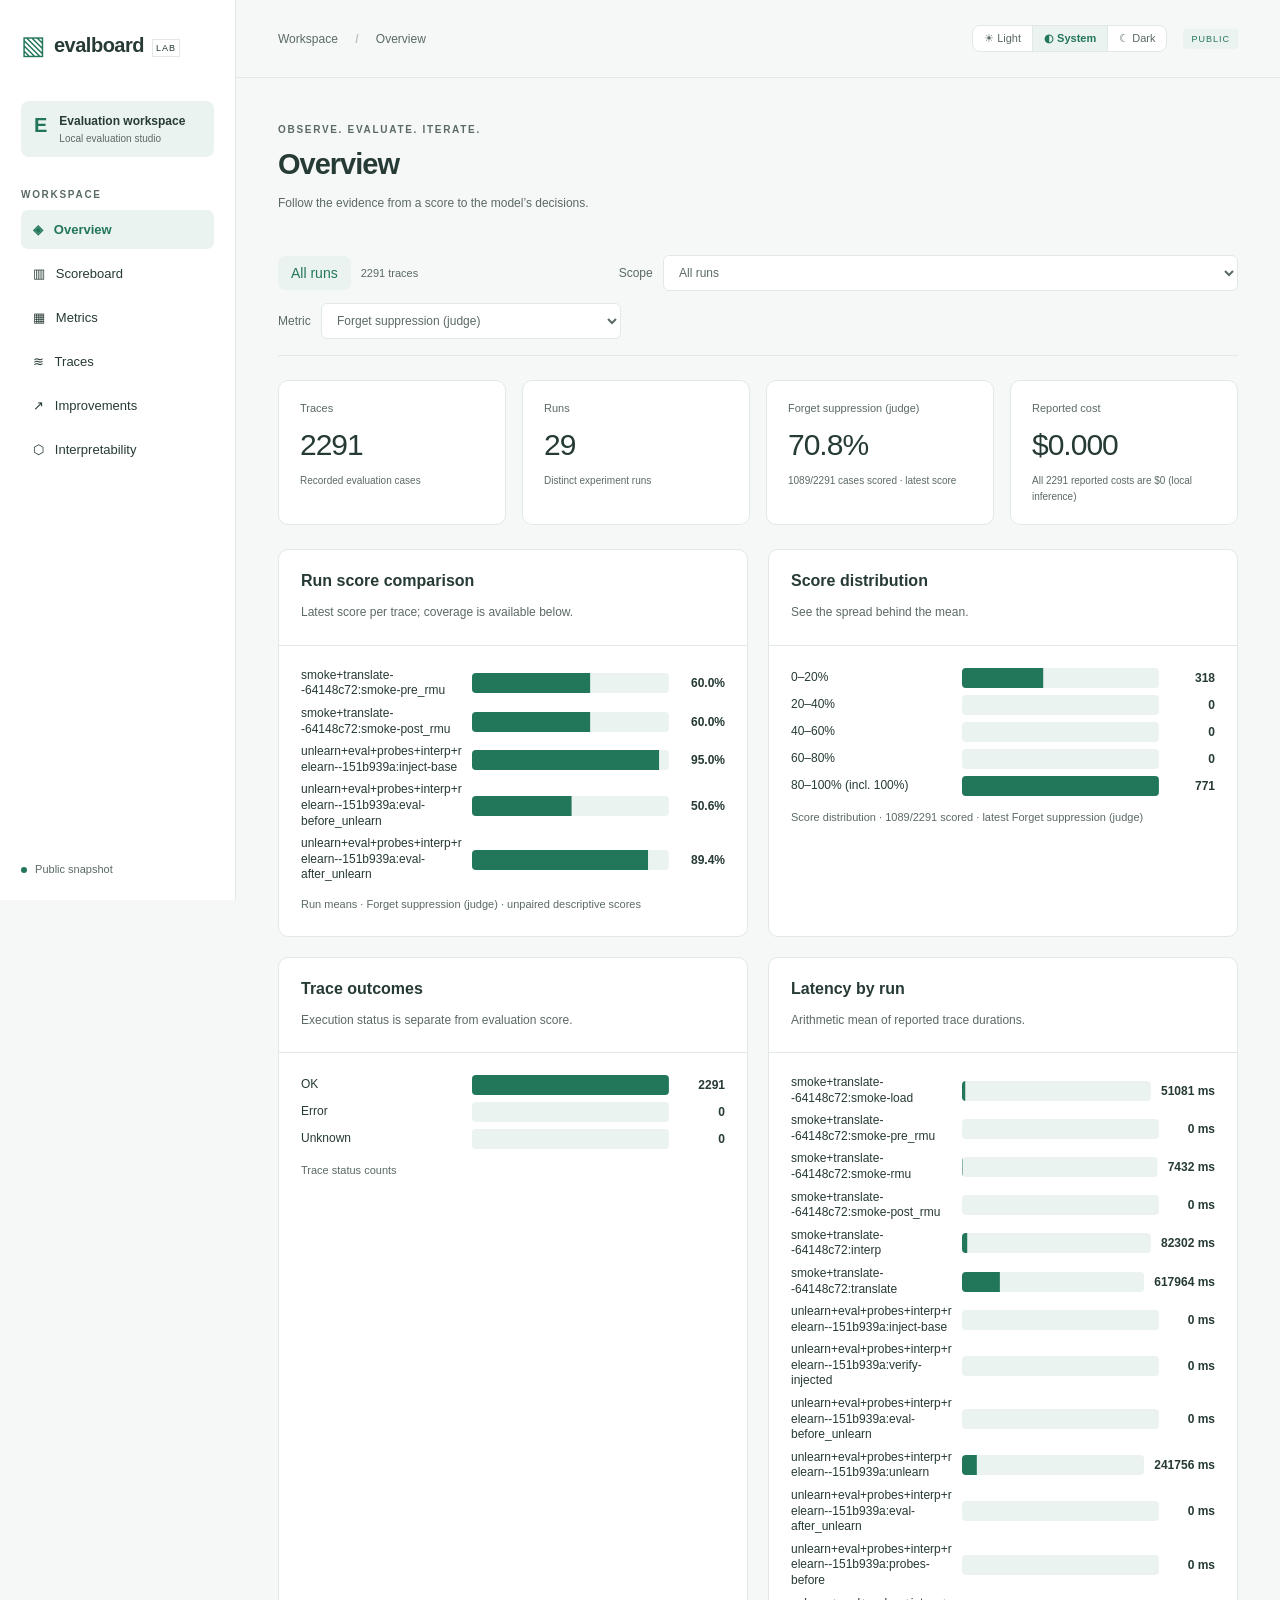
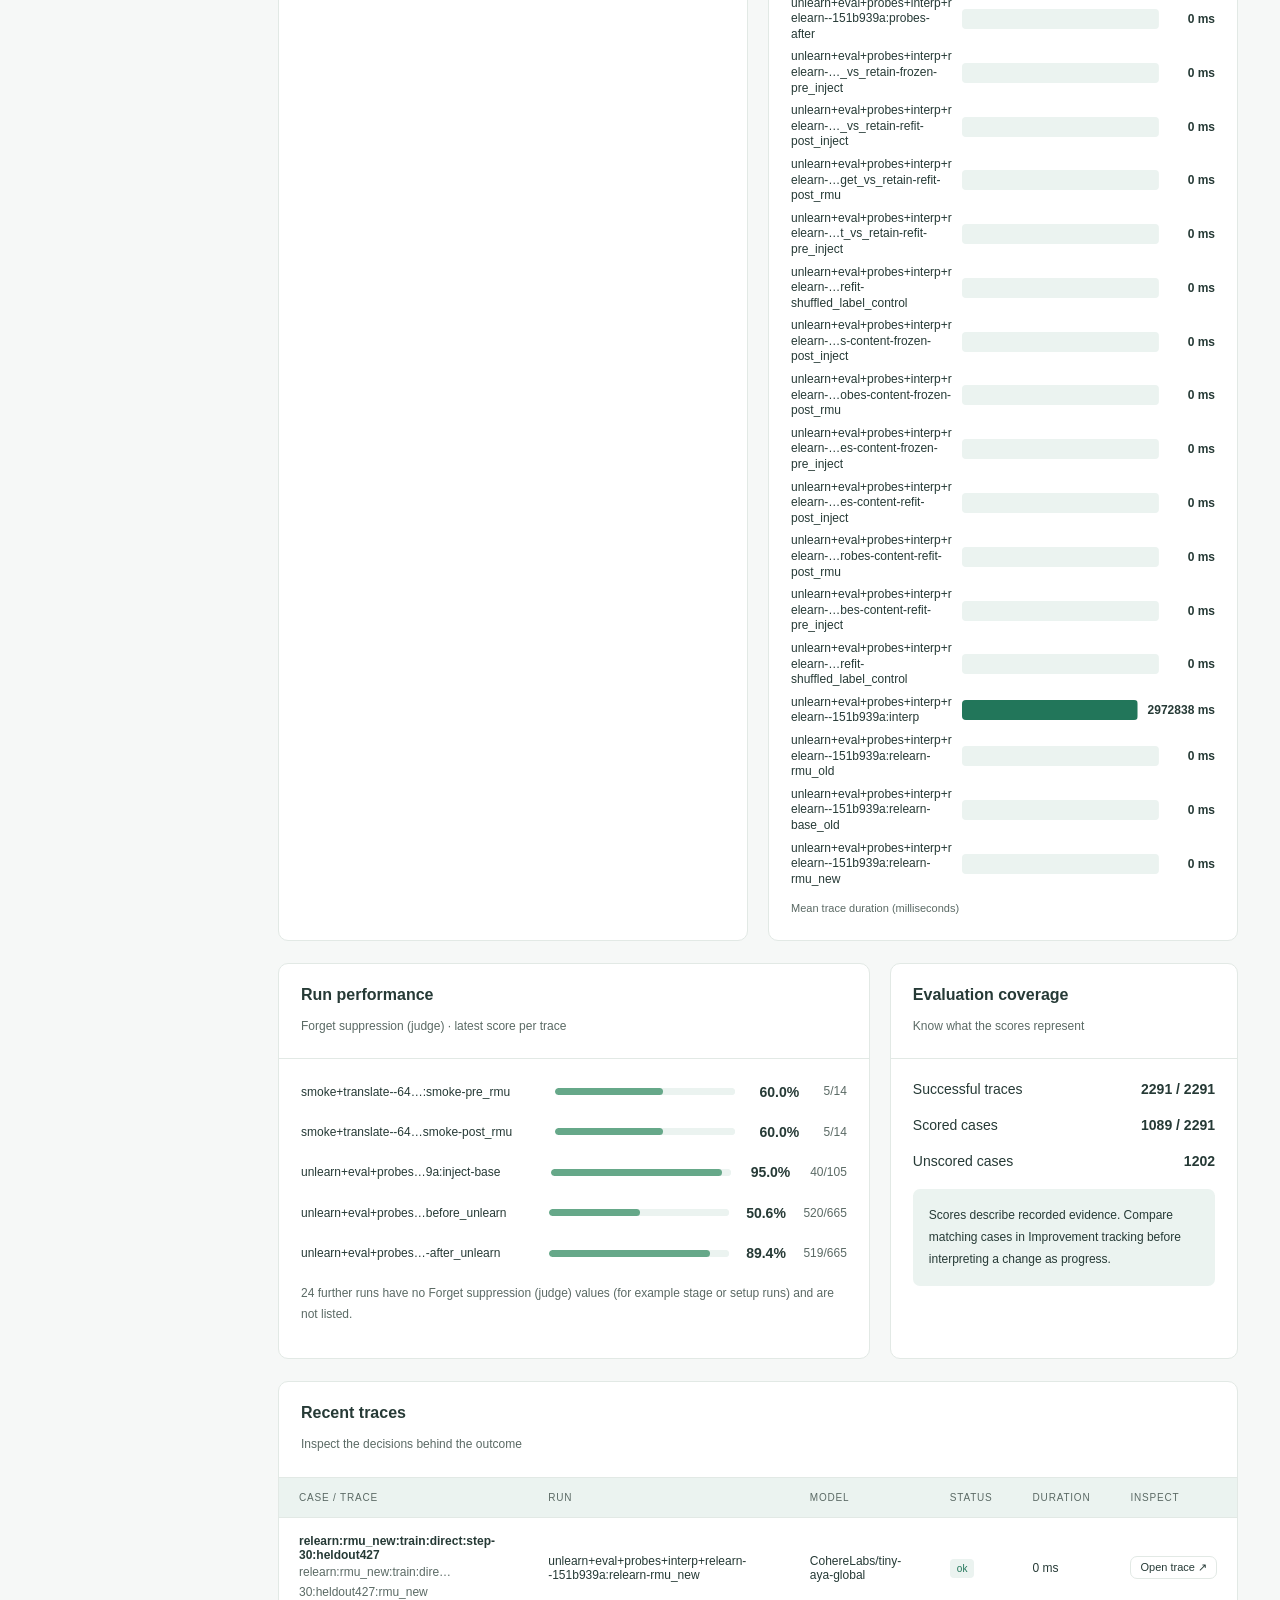
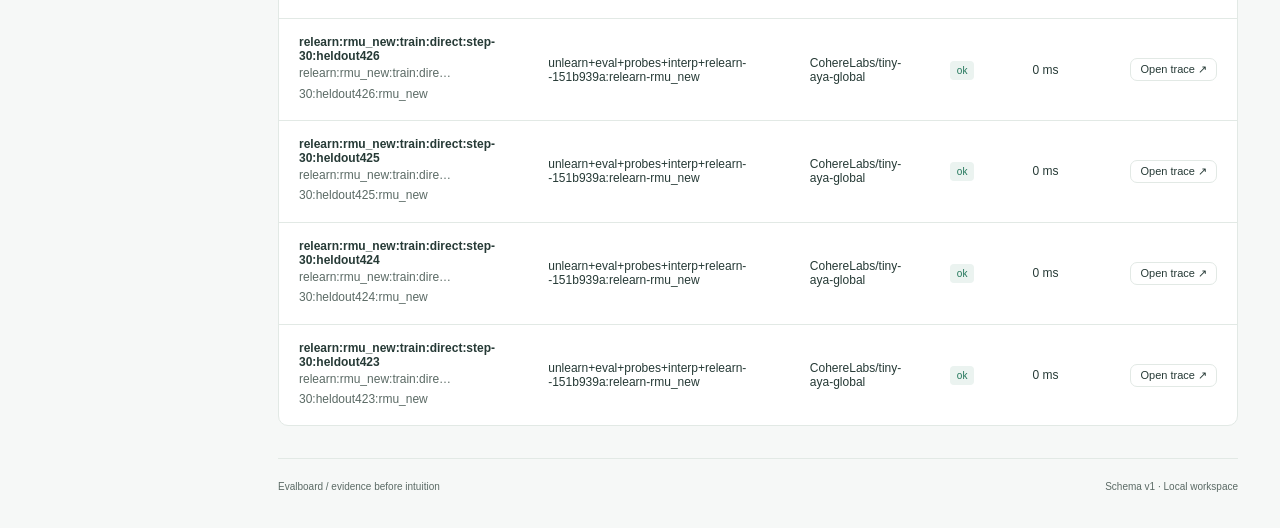
==== docs/index.html @ e05bd37a "pages: update after 20261113T050438Z-unlearn+eval+probes+interp+relearn--151b939a Local-only Pages r" ====
<!doctype html>
<html data-static-data="./data/" class="static-snapshot" lang="en"><head><meta charset="utf-8"><meta name="viewport" content="width=device-width,initial-scale=1"><meta name="color-scheme" content="light dark"><script src="./theme-init.js"></script><title>Evalboard · Evaluation workspace</title><link rel="stylesheet" href="./style.css"><link id="theme-styles" rel="stylesheet" href="./theme.css"><style>html.static-snapshot #import,html.static-snapshot #customize{display:none}html.static-snapshot .side-bottom small{display:none}</style></head>
<body><aside><a class="brand" href="./">▧ <strong>evalboard</strong><span>LAB</span></a><div class="workspace">M<span>My workspace<small>Local evaluation studio</small></span></div><p class="nav-label">WORKSPACE</p><nav id="nav"></nav><div class="side-bottom"><span class="status-dot"></span> Public snapshot<small>Scrubbed traces for this project.</small></div></aside><main><header><span>Workspace <b>/</b> <span id="breadcrumb">Overview</span></span><div><div class="theme-toggle" id="theme-toggle" role="group" aria-label="Color theme"><button type="button" data-theme-mode="light" aria-pressed="false" title="Light theme">☀ Light</button><button type="button" data-theme-mode="system" aria-pressed="true" title="Follow the operating system appearance">◐ System</button><button type="button" data-theme-mode="dark" aria-pressed="false" title="Dark theme">☾ Dark</button></div><span class="pill">PUBLIC</span><button id="customize">⊞ Customize</button></div></header><div class="content"><div class="heading"><div><p class="eyebrow">OBSERVE. EVALUATE. ITERATE.</p><h1 id="title">Evaluation workspace</h1><p class="muted">Follow the evidence from a score to the model’s decisions.</p></div><button class="primary" id="import">↑ Import traces</button><input type="file" id="file" accept=".json,.jsonl" hidden></div><div id="notice" role="status" aria-live="polite"></div><div class="toolbar"><div class="tabs"><button class="active" id="all-tab">All runs</button><span id="trace-count"></span></div><label>Scope <select id="run-filter"><option value="">All runs</option></select></label><label>Metric <select id="metric-filter" aria-label="Evaluation metric"></select></label><input id="search" type="search" placeholder="Search traces…" aria-label="Search traces"></div><section id="view"></section><footer>Evalboard / evidence before intuition <span>Schema v1 · Local workspace</span></footer></div></main><dialog id="settings"><form id="layout-form"><div class="dialog-heading"><h2>Make it your workspace</h2><button type="button" id="close-settings" aria-label="Close">×</button></div><p class="muted">Choose your components. Use the arrows to change their order.</p><label>Workspace name<input name="title" required maxlength="100"></label><label>Default appearance<select name="theme"><option value="system">System (follow the OS)</option><option value="light">Light</option><option value="dark">Dark</option></select></label><p class="muted">Viewers can override this with the Light / System / Dark switch in the header; their choice is remembered in this browser.</p><fieldset class="appearance-options"><legend>Brand &amp; logo</legend><label>Name<input name="brand_name" maxlength="120"></label><label>Tagline<input name="brand_tagline" maxlength="120"></label><label>Badge (optional)<input name="brand_badge" maxlength="120"></label><label>Logo<select name="logo_type"><option value="mark">Symbol</option><option value="text">Text / initials</option><option value="image">Uploaded image</option><option value="none">No logo</option></select></label><label>Symbol, initials, or image data URL<textarea name="logo_value" rows="2"></textarea></label><label>Upload logo<input type="file" id="logo-file" accept="image/png,image/jpeg,image/webp"></label></fieldset><fieldset class="appearance-options"><legend>Presentation</legend><label><input type="checkbox" name="visuals" checked> Show charts and visual summaries</label><label>Density<select name="density"><option value="comfortable">Comfortable</option><option value="compact">Compact</option></select></label><label>Corners<select name="corners"><option value="rounded">Rounded</option><option value="square">Square</option></select></label><div id="color-options"></div><p class="muted">Leave a color blank to use the light/dark default. Use #RRGGBB values.</p></fieldset><fieldset class="appearance-options"><legend>Pages, tabs, sections &amp; metrics</legend><label><input type="checkbox" name="auto_structure"> Automatically choose pages from trace evidence</label><p class="muted">Automatic mode adapts as data arrives. Turn it off to use the page structure below. An AI agent can build this configuration from your prompt.</p><label>Pages JSON (null uses the component list)<textarea name="pages_json" rows="12" spellcheck="false"></textarea></label><label>Custom metric definitions JSON<textarea name="metrics_json" rows="8" spellcheck="false"></textarea></label><details><summary>Discovered metric catalog</summary><pre id="metric-catalog"></pre></details></fieldset><div id="component-options"></div><p class="muted">For custom UI and new modules, use the build-eval-dashboard agent skill in this repository.</p><button class="primary" type="submit">Save workspace</button></form></dialog><dialog id="trace-dialog"><div class="dialog-heading"><h2>Trace detail</h2><button id="close-trace" aria-label="Close">×</button></div><div id="trace-detail"></div></dialog><dialog id="import-dialog"><div class="dialog-heading"><h2>Preview harness import</h2><button id="close-import" aria-label="Close">×</button></div><p class="muted">Canonical traces import directly. Other exports use automatic field detection or a reusable mapping profile.</p><form id="import-options"><label>Harness namespace (optional)<input name="namespace" placeholder="my-harness" pattern="[A-Za-z0-9][A-Za-z0-9_-]{0,63}"></label><label>Mapping profile JSON (optional)<textarea name="mapping" rows="8" spellcheck="false" placeholder="Leave blank for automatic detection"></textarea></label><button type="submit">Update preview</button></form><p id="import-feedback" role="status"></p><div id="import-preview"></div><button id="import-confirm" class="primary" disabled>Import records</button></dialog><script src="./app.js" type="module"></script></body></html>
---- docs/style.css ----
:root{font-family:Inter,-apple-system,BlinkMacSystemFont,"Segoe UI",sans-serif;color:#263a36;background:#f6f8f7;font-size:14px;--surface:#fff;--line:#e2e9e5;--muted:#5b6a65;--accent:#22765a;--soft:#eaf5ef}*{box-sizing:border-box}body{margin:0}body.dark{color:#e1eee7;background:#111b17;--surface:#19261f;--line:#33483d;--muted:#9cb1a4;--soft:#223f30;--accent:#87d3ad}button,input,select{font:inherit}button,select{cursor:pointer}button{border:1px solid var(--line);background:var(--surface);color:inherit;border-radius:7px;padding:9px 13px}button:hover{border-color:var(--accent);color:var(--accent)}button:focus-visible,a:focus-visible,input:focus-visible,select:focus-visible{outline:3px solid #72b99b;outline-offset:2px}button.primary{background:#246e54;color:white;border-color:#246e54}aside{position:fixed;inset:0 auto 0 0;width:236px;background:var(--surface);border-right:1px solid var(--line);padding:30px 21px}.brand{display:flex;align-items:center;gap:9px;color:inherit;text-decoration:none;font-size:24px;letter-spacing:-1px}.brand span{font-size:9px;border:1px solid var(--line);padding:3px;letter-spacing:1px;margin-top:4px}.workspace{display:flex;gap:12px;margin:40px 0 32px;padding:13px;background:var(--soft);border-radius:8px;font-size:20px}.workspace span{font-size:12px;font-weight:600}.workspace small{display:block;font-size:10px;font-weight:400;margin-top:5px;color:var(--muted)}.nav-label,.eyebrow{font-size:10px;letter-spacing:1.7px;font-weight:600;color:var(--muted)}nav button{display:block;width:100%;text-align:left;border:0;margin:5px 0;padding:12px;font-size:13px}nav button.active{background:var(--soft);color:var(--accent);font-weight:600}.side-bottom{position:absolute;bottom:25px;font-size:11px;color:var(--muted)}.side-bottom small{display:block;font-size:10px;margin-top:9px}.status-dot{display:inline-block;width:6px;height:6px;border-radius:50%;background:#53a581;margin-right:5px}main{margin-left:236px}header{height:78px;border-bottom:1px solid var(--line);display:flex;align-items:center;justify-content:space-between;padding:0 42px;font-size:12px;color:var(--muted)}header b{padding:0 14px;color:#b9c4bf}header>div{display:flex;gap:16px;align-items:center}.pill{font-size:9px;letter-spacing:1px;color:var(--accent);background:var(--soft);padding:5px 8px;border-radius:4px}.content{padding:36px 42px;max-width:1650px;margin:auto}.heading{display:flex;align-items:center;justify-content:space-between;margin-bottom:30px}h1{font-size:29px;font-weight:550;letter-spacing:-1px;margin:13px 0 10px}h2{font-size:16px;font-weight:600;margin:0}h3{font-size:13px}.muted{color:var(--muted);font-size:12px;line-height:1.7}.toolbar{display:flex;gap:18px;align-items:center;border-bottom:1px solid var(--line);padding-bottom:16px;margin-bottom:24px}.toolbar .tabs{margin-right:auto;display:flex;align-items:center;gap:10px}.tabs button{background:var(--soft);border:0;color:var(--accent)}#trace-count{font-size:11px;color:var(--muted)}input,select{padding:9px 11px;border:1px solid var(--line);border-radius:6px;background:var(--surface);color:inherit;min-width:0}label{font-size:12px;color:var(--muted)}label select{margin-left:7px}.metrics{display:grid;grid-template-columns:repeat(4,1fr);gap:16px;margin-bottom:24px}.metric,.panel{border:1px solid var(--line);background:var(--surface);border-radius:10px}.metric{padding:21px}.metric .value{font-size:30px;letter-spacing:-1px;margin:14px 0 9px}.metric small{font-size:10px;color:var(--muted)}.metric-label{font-size:11px;color:var(--muted)}.grid{display:grid;grid-template-columns:1.7fr 1fr;gap:20px}.panel{margin-bottom:22px;overflow:hidden}.panel-head{padding:22px;display:flex;align-items:center;justify-content:space-between;border-bottom:1px solid var(--line)}.panel-head p{margin-bottom:0}.panel-body{padding:22px}.row{display:flex;align-items:center;justify-content:space-between;margin-bottom:20px;gap:12px}.bar{height:7px;flex:1;max-width:180px;background:var(--soft);border-radius:5px;overflow:hidden}.bar span{display:block;background:#66a889;height:100%}.run-name{width:230px;flex:none;font-size:12px;overflow:hidden;text-overflow:ellipsis;white-space:nowrap}.score{font-variant-numeric:tabular-nums;font-weight:600}.badge{background:var(--soft);color:var(--accent);font-size:10px;padding:4px 7px;border-radius:4px}.badge.error{color:#b85f44;background:#fff1e9}table{border-collapse:collapse;width:100%;text-align:left;font-size:12px}th{font-size:10px;text-transform:uppercase;letter-spacing:.8px;color:var(--muted);font-weight:500;padding:14px 20px;background:var(--soft)}td{padding:16px 20px;border-top:1px solid var(--line)}td button{font-size:12px;padding:6px 9px}.table-wrap{overflow:auto}.empty{padding:35px;color:var(--muted);line-height:1.8}.callout{padding:16px;background:var(--soft);border-radius:7px;font-size:12px;line-height:1.8}.positive{color:var(--accent)}.negative{color:#bd674a}footer{display:flex;justify-content:space-between;font-size:10px;color:var(--muted);margin-top:32px;padding-top:22px;border-top:1px solid var(--line)}dialog{background:var(--surface);color:inherit;border:1px solid var(--line);border-radius:12px;width:min(750px,92vw);max-height:88vh;padding:25px}dialog::backdrop{background:#10271e66;backdrop-filter:blur(3px)}.dialog-heading{display:flex;align-items:center;justify-content:space-between;margin-bottom:18px}#layout-form>label{display:block;margin:16px 0}#layout-form>label input,#layout-form>label select{display:block;width:100%;margin:6px 0}.component-option{display:flex;align-items:center;gap:10px;padding:10px 0;border-bottom:1px solid var(--line)}.component-option label{flex:1}.component-option button{padding:5px 10px}pre{white-space:pre-wrap;overflow-wrap:anywhere;background:var(--soft);padding:14px;border-radius:6px;font-size:11px;line-height:1.7}.span{border-left:2px solid #78ae92;margin:10px 0;padding:4px 0 4px 14px}.score-form{display:grid;grid-template-columns:1fr 1fr;gap:12px}.score-form label input,.score-form label textarea{display:block;width:100%;margin-top:5px}textarea{font:inherit;background:var(--surface);color:inherit;border:1px solid var(--line);padding:10px;border-radius:5px}.score-form .wide{grid-column:1/-1}#notice:not(:empty){background:var(--soft);border:1px solid var(--line);padding:12px;margin-bottom:18px;border-radius:6px;font-size:12px}#notice.error{color:#ad4b35}.compare-controls{display:flex;gap:12px;flex-wrap:wrap;padding:20px}.trend{width:100%;height:150px;color:#4b9472}.trend polyline{fill:none;stroke:currentColor;stroke-width:2}.trend circle{fill:var(--surface);stroke:currentColor;stroke-width:2}@media(max-width:1000px){aside{width:190px}main{margin-left:190px}.content{padding:25px}.metrics{grid-template-columns:repeat(2,1fr)}.grid{grid-template-columns:1fr}.toolbar{flex-wrap:wrap}}@media(max-width:650px){aside{position:static;width:auto;padding:20px}.brand{font-size:20px}.workspace,.nav-label,.side-bottom{display:none}nav{display:flex;flex-wrap:wrap;margin-top:15px}nav button{width:auto;margin:2px}main{margin:0}header{padding:0 20px;height:60px}.content{padding:20px}.heading{align-items:flex-start;gap:10px}h1{font-size:24px}.heading .primary{font-size:11px}.toolbar input{width:100%}footer span{display:none}.score-form{grid-template-columns:1fr}}

progress.bar{appearance:none;border:0}progress.bar::-webkit-progress-bar{background:var(--soft);border-radius:5px}progress.bar::-webkit-progress-value{background:#66a889;border-radius:5px}progress.bar::-moz-progress-bar{background:#66a889;border-radius:5px}
/* Shared appearance tokens also drive charts; /theme.css supplies validated overrides. */
:root{--background:#f6f8f7;--text:#263a36;--secondary:#6e83c7;--positive:#22765a;--negative:#b94b43;--on-accent:#ffffff}
body{background:var(--background);color:var(--text)}
body.dark{--background:#111b17;--text:#e1eee7;--secondary:#b4a3ed;--positive:#87d3ad;--negative:#ff9c8c;--on-accent:#10271e}
body,body.dark{--soft:color-mix(in srgb,var(--accent) 9%,var(--surface))}
button.primary{background:var(--accent);border-color:var(--accent);color:var(--on-accent)}
.positive{color:var(--positive)}.negative{color:var(--negative)}.status-dot{background:var(--positive)}
.badge.error{color:var(--negative);background:color-mix(in srgb,var(--negative) 10%,var(--surface))}
progress.bar::-webkit-progress-value,progress.bar::-moz-progress-bar{background:var(--accent)}
.visual-grid{display:grid;grid-template-columns:repeat(2,minmax(0,1fr));gap:20px;margin-bottom:22px}.visual-grid>.panel{margin:0;min-width:0}.visual-grid>.panel:last-child:nth-child(odd){grid-column:1/-1}
.chart{margin:0;padding:22px;overflow:auto}.chart svg{display:block;width:100%;min-width:340px;height:auto}.chart figcaption{color:var(--muted);font-size:11px;line-height:1.7;margin-top:12px}.chart-label{fill:var(--text);font-size:12px}.chart-value{fill:var(--text);font-size:12px;font-weight:600}.chart-track{fill:var(--soft)}.chart-bar{fill:var(--accent)}.chart-bar.negative{fill:var(--negative)}.chart-axis{stroke:var(--line);stroke-width:2}.chart-connector{stroke:var(--secondary);stroke-width:3}.baseline-point{fill:var(--surface);stroke:var(--secondary);stroke-width:2}.candidate-point{fill:var(--accent);stroke:var(--surface);stroke-width:1}
.appearance-options{border:1px solid var(--line);border-radius:8px;padding:16px;margin:20px 0}.appearance-options legend{font-size:12px}.appearance-options>label{display:block;margin:10px 0}.appearance-options input[type=checkbox]{vertical-align:middle}.appearance-options #color-options{display:grid;grid-template-columns:repeat(3,minmax(0,1fr));gap:10px;margin-top:16px}.appearance-options #color-options input{width:100%;margin-top:5px}
body[data-density=compact] .content{padding:20px 28px}body[data-density=compact] .panel-head,body[data-density=compact] .panel-body,body[data-density=compact] .metric,body[data-density=compact] .chart{padding:14px}body[data-density=compact] td{padding:10px 14px}body[data-density=compact] .heading{margin-bottom:18px}
body[data-corners=square] :is(button,input,select,textarea,.panel,.metric,.callout,.workspace,.badge,dialog,.appearance-options){border-radius:0}body[data-corners=square] .chart rect{rx:0}
@media(max-width:1100px){.toolbar{flex-wrap:wrap}.visual-grid{grid-template-columns:1fr}.visual-grid>.panel:last-child:nth-child(odd){grid-column:auto}}
@media(max-width:650px){.appearance-options #color-options{grid-template-columns:repeat(2,minmax(0,1fr))}}
.brand{flex-wrap:wrap;letter-spacing:-.5px;gap:8px}.brand strong{font-size:20px;overflow-wrap:anywhere}.brand .brand-mark{font-size:26px;border:0;padding:0;letter-spacing:0;margin:0;color:var(--accent)}.brand .brand-badge{font-size:9px}.brand-logo{width:36px;height:36px;object-fit:contain;flex-shrink:0}.brand .brand-mark{max-width:100%;overflow-wrap:anywhere}.workspace-initial{color:var(--accent);font-size:20px!important}.workspace>span:last-child{min-width:0;overflow-wrap:anywhere}.page-tabs{display:flex;flex-wrap:wrap;gap:8px;margin-bottom:22px;border-bottom:1px solid var(--line);padding-bottom:12px}.page-tabs button.active{background:var(--soft);border-color:var(--accent);color:var(--accent)}.section-title{font-size:15px;margin:0 0 16px}.dashboard-section{margin-bottom:30px}.metric-total{font-size:30px;letter-spacing:-.7px}.appearance-options textarea{display:block;width:100%;margin-top:8px;font-family:ui-monospace,monospace;font-size:11px}.appearance-options>label>input:not([type=checkbox]){display:block;width:100%;margin-top:6px}
#import-options label{display:block;margin:14px 0}#import-options label input,#import-options label textarea{display:block;width:100%;margin-top:7px}#import-options textarea{font-family:ui-monospace,monospace;font-size:11px}#import-feedback{font-size:12px;line-height:1.7;color:var(--muted)}#import-preview{margin:20px 0}#import-confirm{margin-top:12px}button:disabled{opacity:.5;cursor:not-allowed}
/* Interpretability component. Colors come from the shared tokens; no inline styles (CSP). */
.interp-controls{display:flex;flex-wrap:wrap;gap:14px;align-items:center;padding:12px 22px}.interp-panel .page-tabs{padding:0 22px}.interp-panel .panel-body{padding:8px 22px 22px}.interp-title{margin:10px 0 2px;font-size:15px}
.interp-panel h3{font-size:13px}.interp-panel h4{font-size:11px;letter-spacing:.8px;text-transform:uppercase;color:var(--muted);margin:16px 0 6px}.interp-links{margin-top:18px;display:flex;flex-wrap:wrap;gap:8px;align-items:center}
.legend{display:flex;flex-wrap:wrap;gap:16px;margin-top:10px;font-size:12px}.legend-item{display:inline-flex;align-items:center;gap:6px}.legend-swatch{display:inline-block;width:14px;height:4px;border-radius:2px;background:var(--accent)}
.grid-line{stroke:var(--line);stroke-width:1}.ls-line{fill:none;stroke-width:2.2}.ls-dot{stroke:var(--surface);stroke-width:1}
.ls0{stroke:var(--muted);fill:var(--muted);background:var(--muted)}.ls1{stroke:var(--secondary);fill:var(--secondary);background:var(--secondary)}.ls2{stroke:var(--accent);fill:var(--accent);background:var(--accent)}.ls3{stroke:var(--negative);fill:var(--negative);background:var(--negative)}.ls4{stroke:#c58a1b;fill:#c58a1b;background:#c58a1b}.ls5{stroke:#2f8fa3;fill:#2f8fa3;background:#2f8fa3}.ls6{stroke:#a24f9b;fill:#a24f9b;background:#a24f9b}.ls7{stroke:var(--text);fill:var(--text);background:var(--text)}.ls-line.ls0,.ls-line.ls1,.ls-line.ls2,.ls-line.ls3,.ls-line.ls4,.ls-line.ls5,.ls-line.ls6,.ls-line.ls7{fill:none}
.heat-grid{display:grid;grid-template-columns:repeat(auto-fit,minmax(420px,1fr));gap:16px;margin:12px 0}.heatmap{border:1px solid var(--line);border-radius:8px;padding:14px}.heat-title{font-size:12px;font-weight:600;color:var(--text)!important;margin:0 0 8px}.hm-cell{stroke:var(--surface);stroke-width:.5}.hm-null{fill:none;stroke:var(--line);stroke-dasharray:2 2}.heat-legend{display:flex;gap:8px;align-items:center;font-size:11px;margin-top:10px;flex-wrap:nowrap}.chart .heat-legend svg{width:162px;min-width:0;flex:none}.heat-note{margin:4px 0 0}
.cond-grid{display:grid;gap:18px}.cond-grid.cols-1{grid-template-columns:1fr}.cond-grid.cols-2{grid-template-columns:repeat(2,minmax(0,1fr))}.cond-grid.cols-3{grid-template-columns:repeat(3,minmax(0,1fr))}.cond{border:1px solid var(--line);border-radius:8px;padding:14px;min-width:0}
.tok-example{margin:0 0 14px;padding:12px 0 0;border-top:1px solid var(--line)}.tok-example:first-of-type{border-top:0;padding-top:0}.tok-meta{display:flex;justify-content:space-between;align-items:center;gap:10px;margin-bottom:8px}.tok-meta-text{display:flex;flex-direction:column;gap:1px;min-width:0}.tok-meta-text strong{font-size:12px}.tok-meta-text small{line-height:1.4;overflow-wrap:anywhere}.tok-meta button,button.nowrap{padding:4px 9px;font-size:11px;white-space:nowrap;flex:none}.tok-line{font-family:ui-monospace,SFMono-Regular,Menlo,monospace;font-size:12.5px;line-height:1.5;white-space:normal;overflow-wrap:anywhere;display:flex;flex-wrap:wrap;gap:4px 3px}.tok{display:inline-block;white-space:pre;border-radius:4px;padding:3px 6px;border:1px solid var(--line);background:var(--surface)}
.tok.p1{background:color-mix(in srgb,var(--accent) 12%,transparent)}.tok.p2{background:color-mix(in srgb,var(--accent) 25%,transparent)}.tok.p3{background:color-mix(in srgb,var(--accent) 37%,transparent)}.tok.p4{background:color-mix(in srgb,var(--accent) 50%,transparent)}.tok.p5{background:color-mix(in srgb,var(--accent) 62%,transparent)}.tok.p6{background:color-mix(in srgb,var(--accent) 75%,transparent);color:var(--on-accent)}.tok.p7{background:color-mix(in srgb,var(--accent) 87%,transparent);color:var(--on-accent)}.tok.p8{background:var(--accent);color:var(--on-accent)}
.tok.n1{background:color-mix(in srgb,var(--negative) 12%,transparent)}.tok.n2{background:color-mix(in srgb,var(--negative) 25%,transparent)}.tok.n3{background:color-mix(in srgb,var(--negative) 37%,transparent)}.tok.n4{background:color-mix(in srgb,var(--negative) 50%,transparent)}.tok.n5{background:color-mix(in srgb,var(--negative) 62%,transparent)}.tok.n6{background:color-mix(in srgb,var(--negative) 75%,transparent);color:var(--on-accent)}.tok.n7{background:color-mix(in srgb,var(--negative) 87%,transparent);color:var(--on-accent)}.tok.n8{background:var(--negative);color:var(--on-accent)}
.cg-edge{stroke:var(--muted)}.cg-derived{stroke-dasharray:4 3}.cg-node{stroke:var(--surface);stroke-width:1}.cg-mlp{fill:var(--secondary)}.cg-attn{fill:var(--accent)}.cg-other{fill:var(--muted)}.cg-out{fill-opacity:.35;stroke:var(--muted);stroke-dasharray:2 2}.callout.warn{border-left:4px solid var(--negative)}
@media(max-width:1100px){.cond-grid.cols-2,.cond-grid.cols-3{grid-template-columns:1fr}}
/* Layout fixes: toolbar, tables, tabs */
.toolbar{flex-wrap:wrap;row-gap:12px}.toolbar .tabs{white-space:nowrap}.tabs button{white-space:nowrap}#trace-count{white-space:nowrap}.toolbar input[type=search]{width:260px}.toolbar label[hidden],.toolbar input[hidden],.toolbar button[hidden]{display:none}
td .muted{display:inline-block;max-width:420px;overflow-wrap:anywhere}td button{white-space:nowrap}td:last-child{white-space:nowrap}
.compare-controls label select{max-width:340px}.comparison .paired-chart{border-top:1px solid var(--line)}.paired-chart svg{min-width:560px}
/* Interpretability extensions */
.chart-tick{fill:var(--muted);font-size:11px}.cg-label{fill:var(--text);font-size:11px;font-weight:600;paint-order:stroke;stroke:var(--surface);stroke-width:3px}
.logit-effects h5{margin:14px 0 2px;font-size:11px;letter-spacing:.6px;text-transform:uppercase;color:var(--muted)}.logit-effects .chart{padding:4px 0}.logit-effects .chart figcaption{display:none}
.ls-band{stroke:none;fill-opacity:.16}.ref-line{stroke:var(--muted);stroke-dasharray:5 4;stroke-width:1.2}
.lens-table{font-size:12px}.lens-table th{text-align:left}.lens-table td,.lens-table th{padding:8px 12px;vertical-align:top}.lens-group{border-left:1px solid var(--line)}.lens-cell{font-family:ui-monospace,SFMono-Regular,Menlo,monospace;border-left:1px solid var(--line)}.lens-tok{display:block;white-space:pre;line-height:1.5}.lens-tok small{color:var(--muted)}.lens-top{font-weight:600}.lens-hit{background:color-mix(in srgb,var(--accent) 18%,var(--surface))}.lens-empty{color:var(--muted);text-align:center}
.head-tops{display:grid;grid-template-columns:repeat(auto-fit,minmax(260px,1fr));gap:16px;margin:12px 0}.head-tops table{font-size:12px}.head-tops td,.head-tops th{padding:8px 12px}
.dist-bar{fill-opacity:.42;stroke-width:1}.dist-marker{stroke:var(--text);stroke-dasharray:4 3;stroke-width:1.2}.computed-note .badge{margin-right:6px}
.scatter-grid{grid-template-columns:repeat(auto-fit,minmax(380px,1fr))}.scatter{border:1px solid var(--line);border-radius:8px;padding:12px}.sc-dot{fill-opacity:.6;stroke:none}.sc-centroid{fill:none;stroke-width:3}.sc-ring{display:inline-block;width:12px;height:12px;border:3px solid var(--text);border-radius:50%}

.bar-rows{display:flex;flex-direction:column;gap:7px}.bar-row{display:grid;grid-template-columns:minmax(110px,38%) minmax(70px,1fr) minmax(46px,auto);gap:10px;align-items:center;font-size:12px}.bar-label{overflow-wrap:anywhere;line-height:1.3}.chart .bar-svg{min-width:0;width:100%;height:20px;border-radius:4px;overflow:hidden}.bar-value{font-weight:600;text-align:right;font-variant-numeric:tabular-nums;white-space:nowrap}.chart-tick.halo{paint-order:stroke;stroke:var(--surface);stroke-width:3px}

/* Theme: Light / Dark / System. Mode is chosen with #theme-toggle (default System), stored in localStorage
   (evalboard.themeMode) and resolved by applyTheme() in app.js, which sets body.dark. Everything below the
   shared tokens (--surface --line --muted --accent --secondary --negative --positive --text --on-accent --soft)
   follows the tokens, so only values that are NOT tokens need a dark override. Heatmap colour scales are
   generated per theme in app.js (heatColor). Contrast is covered by tests/test_theme.py. */
html{color-scheme:light}html.dark,body.dark{color-scheme:dark}html.dark{background:#111b17}
.theme-toggle{display:inline-flex;border:1px solid var(--line);border-radius:8px;overflow:hidden;background:var(--surface)}
.theme-toggle button{border:0;border-radius:0;padding:6px 11px;font-size:11px;background:transparent;color:var(--muted);white-space:nowrap}
.theme-toggle button+button{border-left:1px solid var(--line)}
.theme-toggle button:hover{background:var(--soft);color:var(--accent)}
.theme-toggle button[aria-pressed=true]{background:var(--soft);color:var(--accent);font-weight:600}
body[data-corners=square] .theme-toggle{border-radius:0}
body.dark dialog::backdrop{background:#000000a6}
body.dark header b{color:var(--line)}
body.dark .ls4,body.dark .legend-swatch.ls4{stroke:#e3b04b;fill:#e3b04b;background:#e3b04b}
body.dark .ls5,body.dark .legend-swatch.ls5{stroke:#5cc4d9;fill:#5cc4d9;background:#5cc4d9}
body.dark .ls6,body.dark .legend-swatch.ls6{stroke:#d98fd1;fill:#d98fd1;background:#d98fd1}
body.dark .ls-line.ls4,body.dark .ls-line.ls5,body.dark .ls-line.ls6{fill:none}
body.dark .negative,body.dark #notice.error{color:var(--negative)}
body.dark .trend{color:var(--accent)}
body.dark .span{border-left-color:var(--accent)}
body.dark progress.bar::-webkit-progress-value{background:var(--accent)}body.dark progress.bar::-moz-progress-bar{background:var(--accent)}
body.dark .tok.p1,body.dark .tok.n1{border-color:var(--line)}
body.dark .hm-cell{stroke:var(--surface)}
/* Token shading ink: chosen per level so text/background contrast stays >= 4.5:1 in both themes (tests/test_theme.py). */
:root{--tok-ink-dark:#0b1411;--tok-ink-light:#ffffff}
body .tok.p7{background:color-mix(in srgb,var(--accent) 82%,transparent)}
body .tok.n7{background:color-mix(in srgb,var(--negative) 82%,transparent)}
body .tok.p1{color:var(--tok-ink-dark)}body .tok.p2{color:var(--tok-ink-dark)}body .tok.p3{color:var(--tok-ink-dark)}body .tok.p4{color:var(--tok-ink-dark)}body .tok.p5{color:var(--tok-ink-dark)}body .tok.p6{color:var(--tok-ink-dark)}body .tok.p7{color:var(--tok-ink-dark)}body .tok.p8{color:var(--tok-ink-light)}
body.dark .tok.p1{color:var(--tok-ink-light)}body.dark .tok.p2{color:var(--tok-ink-light)}body.dark .tok.p3{color:var(--tok-ink-light)}body.dark .tok.p4{color:var(--tok-ink-light)}body.dark .tok.p5{color:var(--tok-ink-dark)}body.dark .tok.p6{color:var(--tok-ink-dark)}body.dark .tok.p7{color:var(--tok-ink-dark)}body.dark .tok.p8{color:var(--tok-ink-dark)}
body .tok.n1{color:var(--tok-ink-dark)}body .tok.n2{color:var(--tok-ink-dark)}body .tok.n3{color:var(--tok-ink-dark)}body .tok.n4{color:var(--tok-ink-dark)}body .tok.n5{color:var(--tok-ink-dark)}body .tok.n6{color:var(--tok-ink-dark)}body .tok.n7{color:var(--tok-ink-dark)}body .tok.n8{color:var(--tok-ink-light)}
body.dark .tok.n1{color:var(--tok-ink-light)}body.dark .tok.n2{color:var(--tok-ink-light)}body.dark .tok.n3{color:var(--tok-ink-light)}body.dark .tok.n4{color:var(--tok-ink-light)}body.dark .tok.n5{color:var(--tok-ink-dark)}body.dark .tok.n6{color:var(--tok-ink-dark)}body.dark .tok.n7{color:var(--tok-ink-dark)}body.dark .tok.n8{color:var(--tok-ink-dark)}
---- docs/theme.css ----
body,body.dark{}
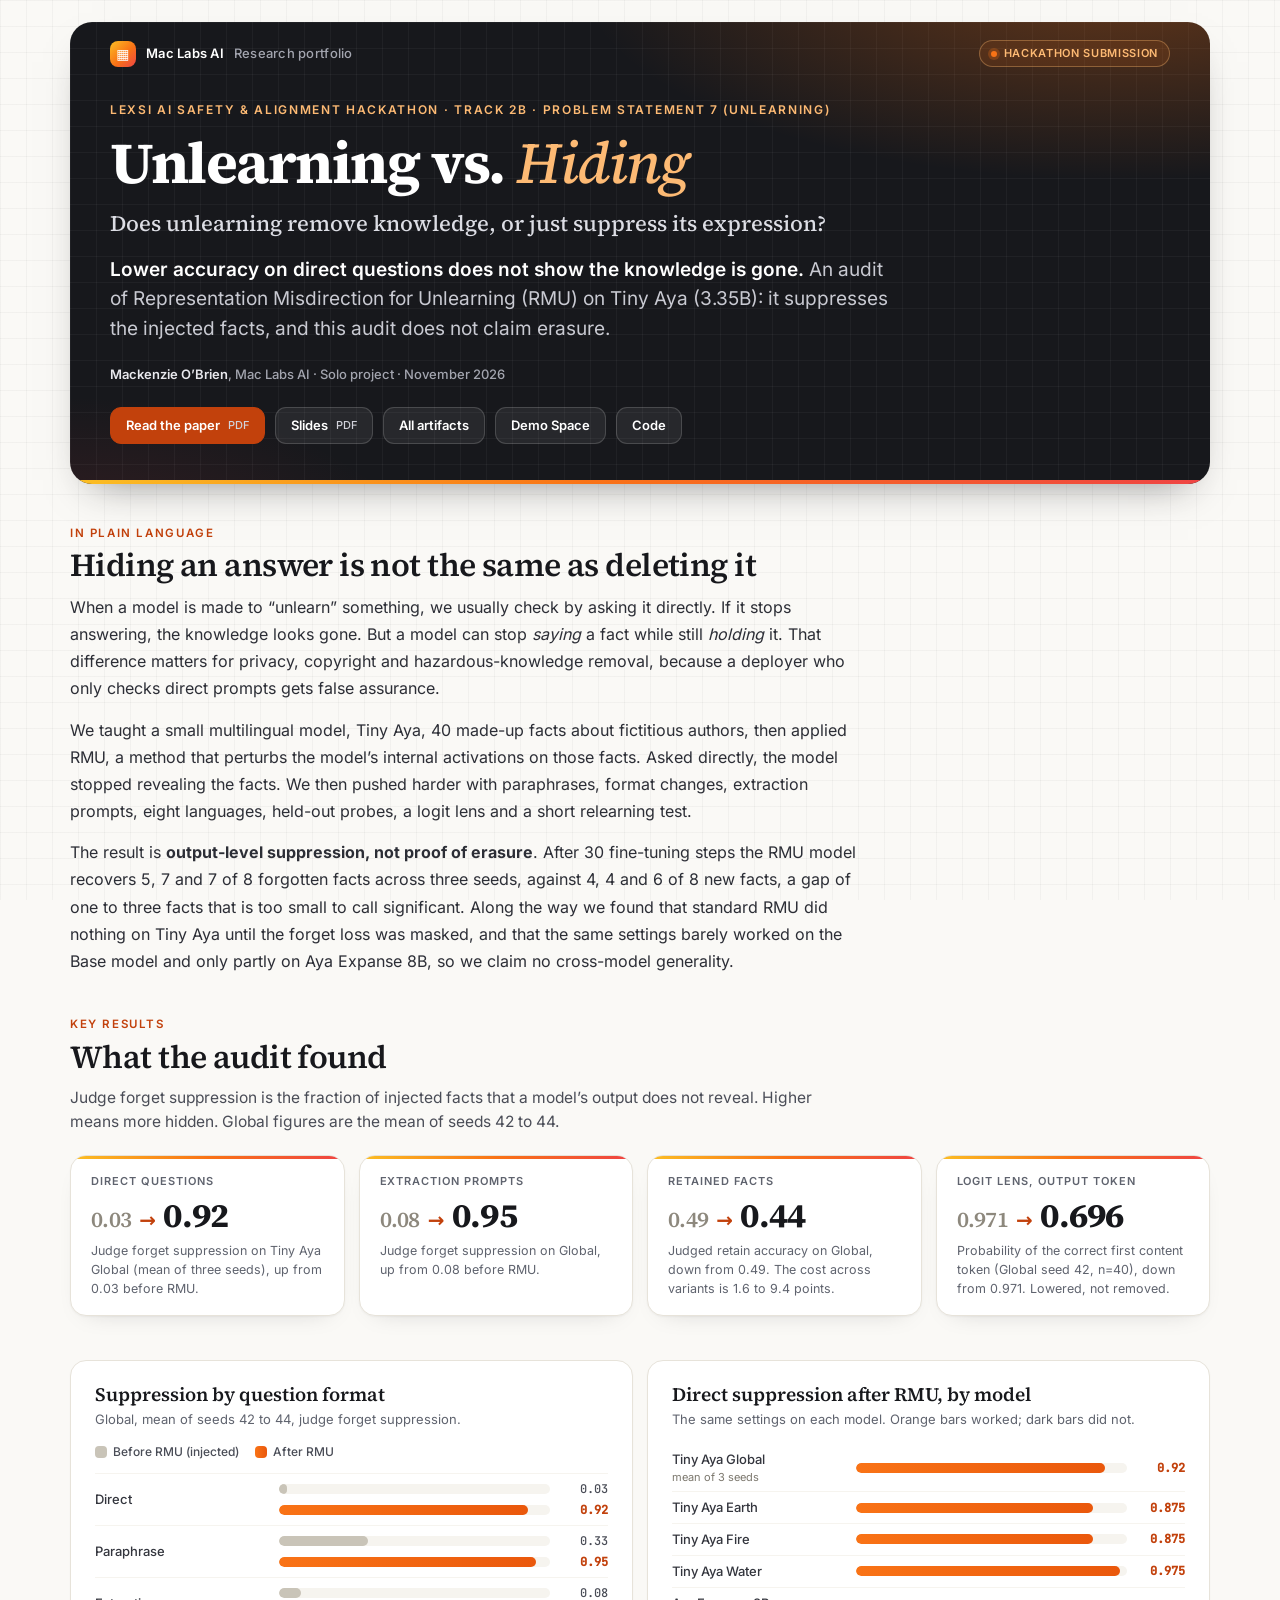
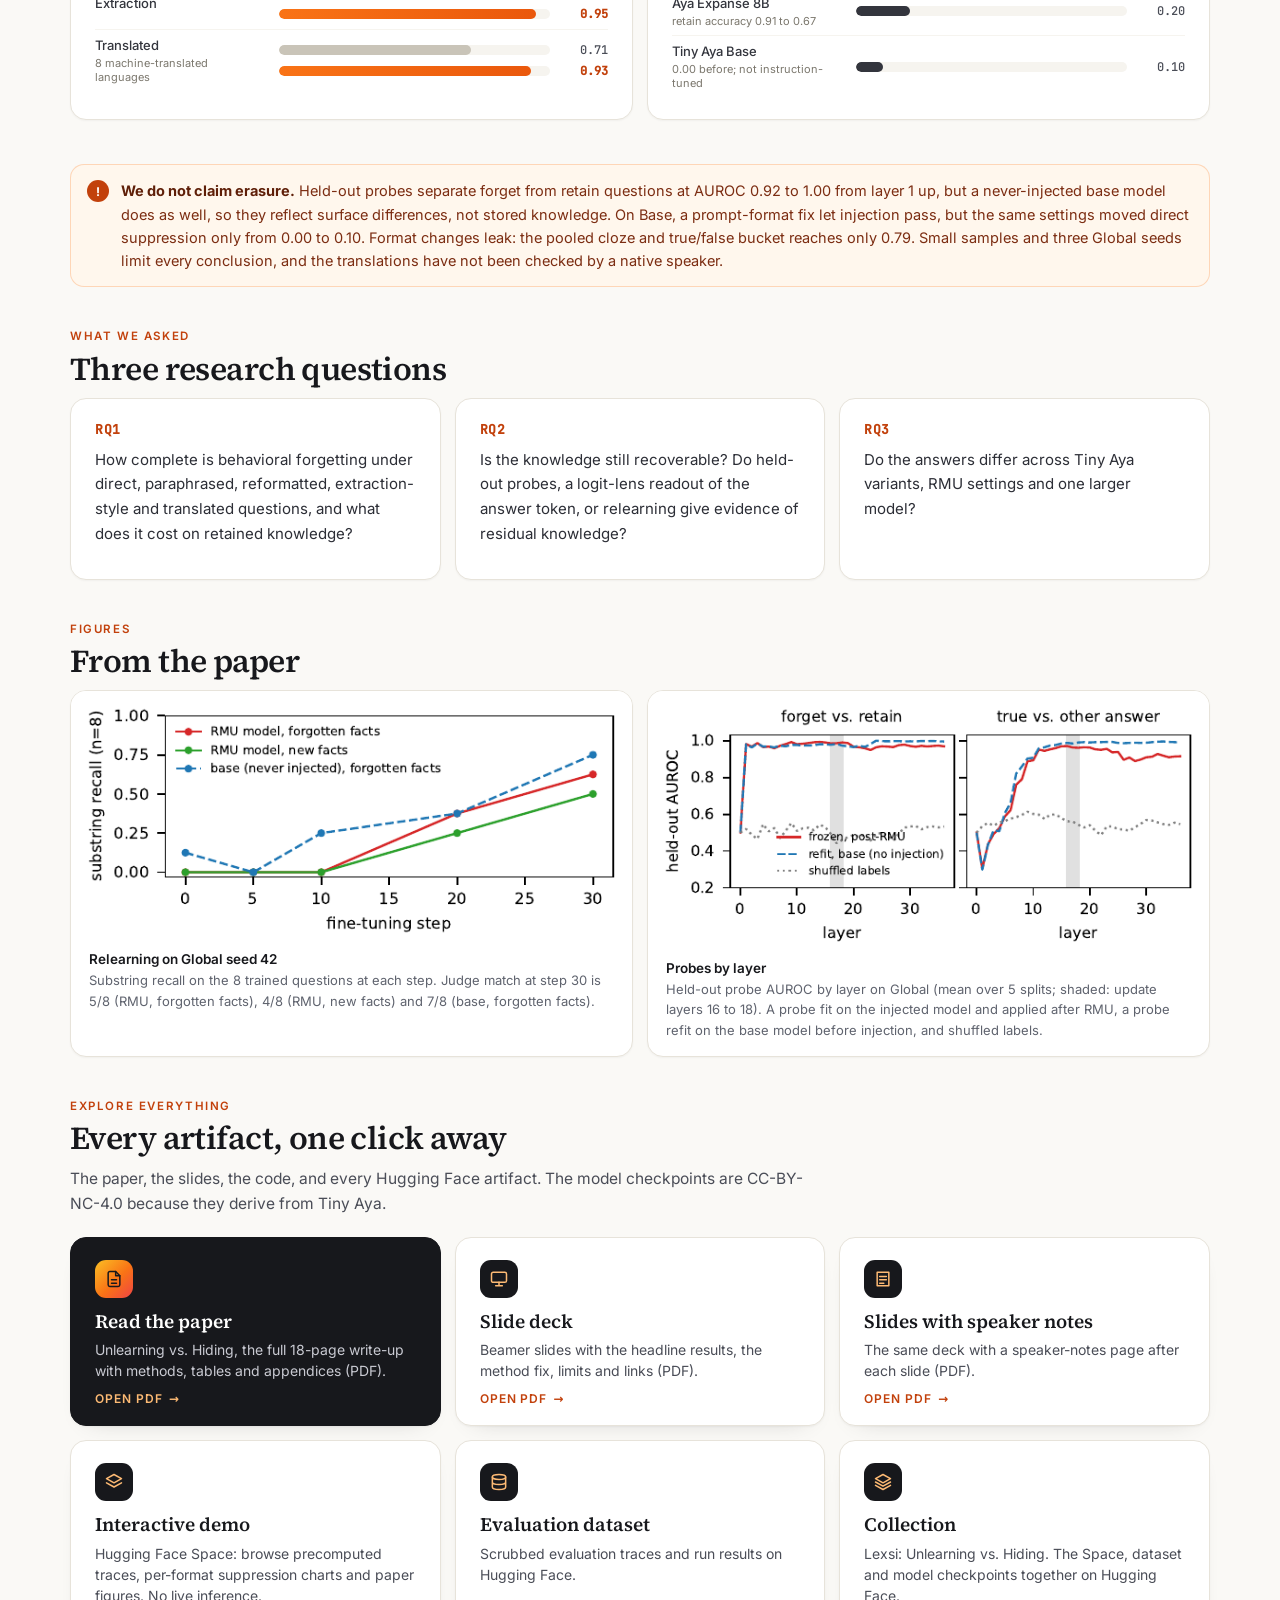
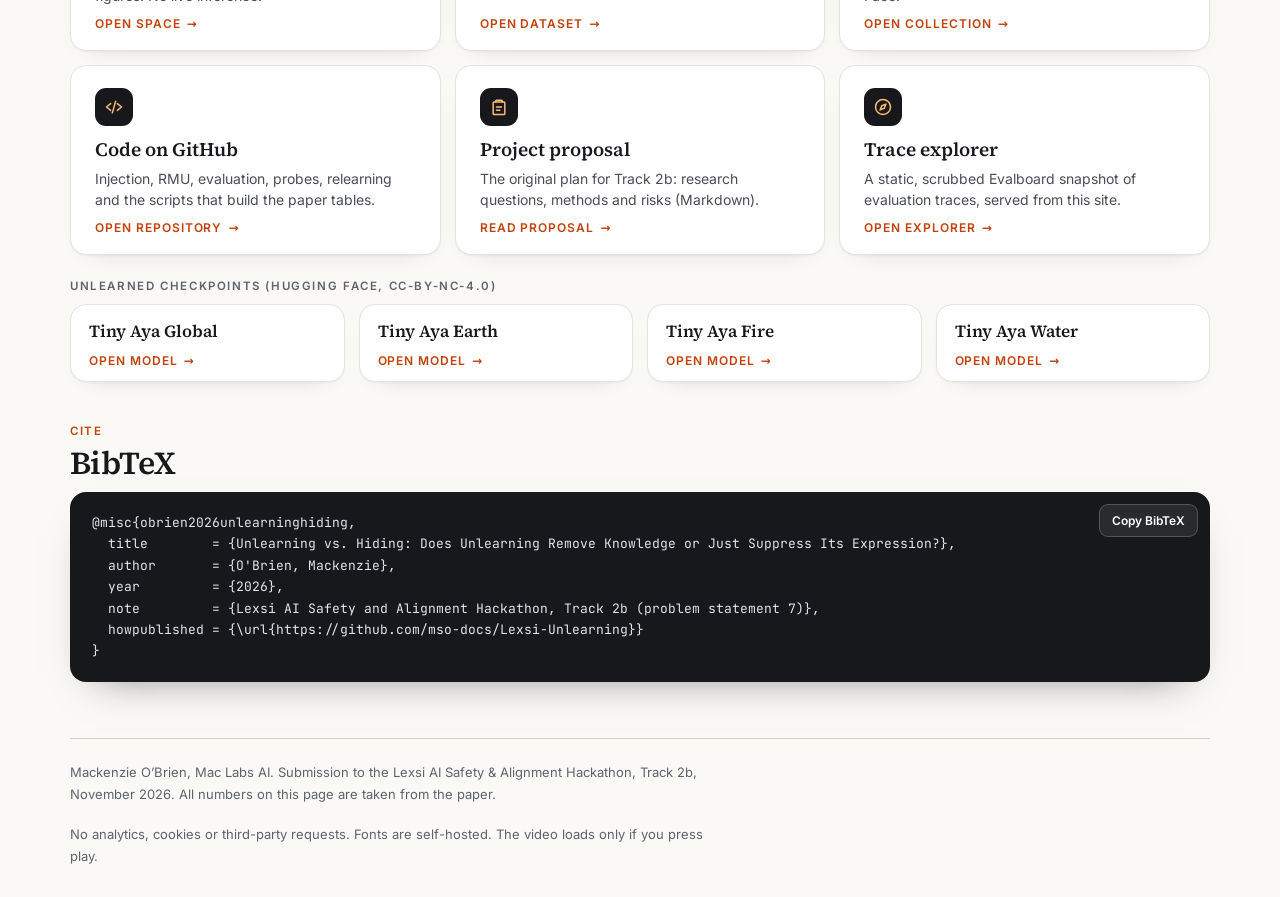
==== commit e2504056: "Add a GitHub Pages landing site and move the Evalboard under docs/evalboard/. The landing page links" ====
--- a/docs/index.html
+++ b/docs/index.html
@@ -1,3 +1,64 @@
 <!doctype html>
-<html data-static-data="./data/" class="static-snapshot" lang="en"><head><meta charset="utf-8"><meta name="viewport" content="width=device-width,initial-scale=1"><meta name="color-scheme" content="light dark"><script src="./theme-init.js"></script><title>Evalboard · Evaluation workspace</title><link rel="stylesheet" href="./style.css"><link id="theme-styles" rel="stylesheet" href="./theme.css"><style>html.static-snapshot #import,html.static-snapshot #customize{display:none}html.static-snapshot .side-bottom small{display:none}</style></head>
-<body><aside><a class="brand" href="./">▧ <strong>evalboard</strong><span>LAB</span></a><div class="workspace">M<span>My workspace<small>Local evaluation studio</small></span></div><p class="nav-label">WORKSPACE</p><nav id="nav"></nav><div class="side-bottom"><span class="status-dot"></span> Public snapshot<small>Scrubbed traces for this project.</small></div></aside><main><header><span>Workspace <b>/</b> <span id="breadcrumb">Overview</span></span><div><div class="theme-toggle" id="theme-toggle" role="group" aria-label="Color theme"><button type="button" data-theme-mode="light" aria-pressed="false" title="Light theme">☀ Light</button><button type="button" data-theme-mode="system" aria-pressed="true" title="Follow the operating system appearance">◐ System</button><button type="button" data-theme-mode="dark" aria-pressed="false" title="Dark theme">☾ Dark</button></div><span class="pill">PUBLIC</span><button id="customize">⊞ Customize</button></div></header><div class="content"><div class="heading"><div><p class="eyebrow">OBSERVE. EVALUATE. ITERATE.</p><h1 id="title">Evaluation workspace</h1><p class="muted">Follow the evidence from a score to the model’s decisions.</p></div><button class="primary" id="import">↑ Import traces</button><input type="file" id="file" accept=".json,.jsonl" hidden></div><div id="notice" role="status" aria-live="polite"></div><div class="toolbar"><div class="tabs"><button class="active" id="all-tab">All runs</button><span id="trace-count"></span></div><label>Scope <select id="run-filter"><option value="">All runs</option></select></label><label>Metric <select id="metric-filter" aria-label="Evaluation metric"></select></label><input id="search" type="search" placeholder="Search traces…" aria-label="Search traces"></div><section id="view"></section><footer>Evalboard / evidence before intuition <span>Schema v1 · Local workspace</span></footer></div></main><dialog id="settings"><form id="layout-form"><div class="dialog-heading"><h2>Make it your workspace</h2><button type="button" id="close-settings" aria-label="Close">×</button></div><p class="muted">Choose your components. Use the arrows to change their order.</p><label>Workspace name<input name="title" required maxlength="100"></label><label>Default appearance<select name="theme"><option value="system">System (follow the OS)</option><option value="light">Light</option><option value="dark">Dark</option></select></label><p class="muted">Viewers can override this with the Light / System / Dark switch in the header; their choice is remembered in this browser.</p><fieldset class="appearance-options"><legend>Brand &amp; logo</legend><label>Name<input name="brand_name" maxlength="120"></label><label>Tagline<input name="brand_tagline" maxlength="120"></label><label>Badge (optional)<input name="brand_badge" maxlength="120"></label><label>Logo<select name="logo_type"><option value="mark">Symbol</option><option value="text">Text / initials</option><option value="image">Uploaded image</option><option value="none">No logo</option></select></label><label>Symbol, initials, or image data URL<textarea name="logo_value" rows="2"></textarea></label><label>Upload logo<input type="file" id="logo-file" accept="image/png,image/jpeg,image/webp"></label></fieldset><fieldset class="appearance-options"><legend>Presentation</legend><label><input type="checkbox" name="visuals" checked> Show charts and visual summaries</label><label>Density<select name="density"><option value="comfortable">Comfortable</option><option value="compact">Compact</option></select></label><label>Corners<select name="corners"><option value="rounded">Rounded</option><option value="square">Square</option></select></label><div id="color-options"></div><p class="muted">Leave a color blank to use the light/dark default. Use #RRGGBB values.</p></fieldset><fieldset class="appearance-options"><legend>Pages, tabs, sections &amp; metrics</legend><label><input type="checkbox" name="auto_structure"> Automatically choose pages from trace evidence</label><p class="muted">Automatic mode adapts as data arrives. Turn it off to use the page structure below. An AI agent can build this configuration from your prompt.</p><label>Pages JSON (null uses the component list)<textarea name="pages_json" rows="12" spellcheck="false"></textarea></label><label>Custom metric definitions JSON<textarea name="metrics_json" rows="8" spellcheck="false"></textarea></label><details><summary>Discovered metric catalog</summary><pre id="metric-catalog"></pre></details></fieldset><div id="component-options"></div><p class="muted">For custom UI and new modules, use the build-eval-dashboard agent skill in this repository.</p><button class="primary" type="submit">Save workspace</button></form></dialog><dialog id="trace-dialog"><div class="dialog-heading"><h2>Trace detail</h2><button id="close-trace" aria-label="Close">×</button></div><div id="trace-detail"></div></dialog><dialog id="import-dialog"><div class="dialog-heading"><h2>Preview harness import</h2><button id="close-import" aria-label="Close">×</button></div><p class="muted">Canonical traces import directly. Other exports use automatic field detection or a reusable mapping profile.</p><form id="import-options"><label>Harness namespace (optional)<input name="namespace" placeholder="my-harness" pattern="[A-Za-z0-9][A-Za-z0-9_-]{0,63}"></label><label>Mapping profile JSON (optional)<textarea name="mapping" rows="8" spellcheck="false" placeholder="Leave blank for automatic detection"></textarea></label><button type="submit">Update preview</button></form><p id="import-feedback" role="status"></p><div id="import-preview"></div><button id="import-confirm" class="primary" disabled>Import records</button></dialog><script src="./app.js" type="module"></script></body></html>
+<html lang="en">
+<head>
+<meta charset="utf-8">
+<meta name="viewport" content="width=device-width, initial-scale=1, viewport-fit=cover">
+<title>Unlearning vs. Hiding | Lexsi Track 2b | Mackenzie O&#x27;Brien</title>
+<meta name="description" content="An audit of Representation Misdirection for Unlearning (RMU) on Tiny Aya (3.35B). RMU suppresses the injected facts; we do not claim erasure. Paper, slides, code, dataset and models.">
+<meta name="author" content="Mackenzie O'Brien">
+<meta name="theme-color" content="#17181c">
+<meta name="referrer" content="strict-origin-when-cross-origin">
+<meta property="og:type" content="website">
+<meta property="og:title" content="Unlearning vs. Hiding: Does Unlearning Remove Knowledge or Just Suppress Its Expression?">
+<meta property="og:description" content="An audit of Representation Misdirection for Unlearning (RMU) on Tiny Aya (3.35B). RMU suppresses the injected facts; we do not claim erasure. Paper, slides, code, dataset and models.">
+<meta property="og:url" content="https://mso-docs.github.io/Lexsi-Unlearning/">
+<meta property="og:image" content="https://mso-docs.github.io/Lexsi-Unlearning/assets/og-image.png">
+<meta property="og:image:width" content="1200"><meta property="og:image:height" content="630">
+<meta name="twitter:card" content="summary_large_image">
+<link rel="icon" href="assets/favicon.svg" type="image/svg+xml">
+<link rel="preload" href="assets/fonts/inter-latin-wght-normal.woff2" as="font" type="font/woff2" crossorigin>
+<link rel="preload" href="assets/fonts/source-serif-4-latin-wght-normal.woff2" as="font" type="font/woff2" crossorigin>
+<link rel="stylesheet" href="assets/site.css">
+</head>
+<body>
+<a class="skip" href="#main">Skip to content</a>
+<div class="wrap">
+<header class="hero">
+  <nav class="nav" aria-label="Project">
+    <a class="brand" href="https://mso-docs.github.io/Lexsi-Unlearning/"><span class="mark" aria-hidden="true">&#9638;</span>Mac Labs AI <span class="sub">Research portfolio</span></a>
+    <span class="chip"><i></i>Hackathon submission</span>
+  </nav>
+  <p class="eyebrow">Lexsi AI Safety &amp; Alignment Hackathon &middot; Track 2b &middot; Problem statement 7 (Unlearning)</p>
+  <h1>Unlearning vs. <em>Hiding</em></h1>
+  <p class="subtitle">Does unlearning remove knowledge, or just suppress its expression?</p>
+  <p class="lede"><b>Lower accuracy on direct questions does not show the knowledge is gone.</b> An audit of Representation Misdirection for Unlearning (RMU) on Tiny Aya (3.35B): it suppresses the injected facts, and this audit does not claim erasure.</p>
+  <p class="byline"><strong>Mackenzie O&rsquo;Brien</strong>, Mac Labs AI &middot; Solo project &middot; November 2026</p>
+  <div class="badges"><a class="badge primary" href="downloads/Lexsi-Unlearning-paper.pdf">Read the paper <small>PDF</small></a><a class="badge" href="downloads/Lexsi-Unlearning-slides.pdf">Slides <small>PDF</small></a><a class="badge" href="#video" hidden data-video-only>Video</a><a class="badge" href="#explore">All artifacts</a><a class="badge" href="https://huggingface.co/spaces/mackenzietechdocs/lexsi-unlearning-demo" target="_blank" rel="noopener">Demo Space</a><a class="badge" href="https://github.com/mso-docs/Lexsi-Unlearning" target="_blank" rel="noopener">Code</a></div>
+</header>
+<main id="main">
+<section aria-labelledby="h-sum"><p class="kick">In plain language</p><h2 id="h-sum">Hiding an answer is not the same as deleting it</h2><div class="prose"><p>When a model is made to &ldquo;unlearn&rdquo; something, we usually check by asking it directly. If it stops answering, the knowledge looks gone. But a model can stop <em>saying</em> a fact while still <em>holding</em> it. That difference matters for privacy, copyright and hazardous-knowledge removal, because a deployer who only checks direct prompts gets false assurance.</p><p>We taught a small multilingual model, Tiny Aya, 40 made-up facts about fictitious authors, then applied RMU, a method that perturbs the model&rsquo;s internal activations on those facts. Asked directly, the model stopped revealing the facts. We then pushed harder with paraphrases, format changes, extraction prompts, eight languages, held-out probes, a logit lens and a short relearning test.</p><p>The result is <b>output-level suppression, not proof of erasure</b>. After 30 fine-tuning steps the RMU model recovers 5, 7 and 7 of 8 forgotten facts across three seeds, against 4, 4 and 6 of 8 new facts, a gap of one to three facts that is too small to call significant. Along the way we found that standard RMU did nothing on Tiny Aya until the forget loss was masked, and that the same settings barely worked on the Base model and only partly on Aya Expanse 8B, so we claim no cross-model generality.</p></div></section>
+<section aria-labelledby="h-res"><p class="kick">Key results</p><h2 id="h-res">What the audit found</h2><p class="intro">Judge forget suppression is the fraction of injected facts that a model&rsquo;s output does not reveal. Higher means more hidden. Global figures are the mean of seeds 42 to 44.</p><div class="stats"><div class="stat"><dl style="margin:0"><dt>Direct questions</dt><dd><div class="v"><span class="from">0.03</span><span class="arrow" aria-hidden="true">&rarr;</span><span class="sr-only"> to </span>0.92</div><div class="s">Judge forget suppression on Tiny Aya Global (mean of three seeds), up from 0.03 before RMU.</div></dd></dl></div><div class="stat"><dl style="margin:0"><dt>Extraction prompts</dt><dd><div class="v"><span class="from">0.08</span><span class="arrow" aria-hidden="true">&rarr;</span><span class="sr-only"> to </span>0.95</div><div class="s">Judge forget suppression on Global, up from 0.08 before RMU.</div></dd></dl></div><div class="stat"><dl style="margin:0"><dt>Retained facts</dt><dd><div class="v"><span class="from">0.49</span><span class="arrow" aria-hidden="true">&rarr;</span><span class="sr-only"> to </span>0.44</div><div class="s">Judged retain accuracy on Global, down from 0.49. The cost across variants is 1.6 to 9.4 points.</div></dd></dl></div><div class="stat"><dl style="margin:0"><dt>Logit lens, output token</dt><dd><div class="v"><span class="from">0.971</span><span class="arrow" aria-hidden="true">&rarr;</span><span class="sr-only"> to </span>0.696</div><div class="s">Probability of the correct first content token (Global seed 42, n=40), down from 0.971. Lowered, not removed.</div></dd></dl></div></div></section>
+<section aria-label="Charts"><div class="grid-2"><div class="chart"><h3>Suppression by question format</h3><p class="sub">Global, mean of seeds 42 to 44, judge forget suppression.</p><div class="legend"><span><i style="background:#c9c4b8"></i>Before RMU (injected)</span><span><i style="background:linear-gradient(90deg,#f97316,#ea580c)"></i>After RMU</span></div><div class="row"><div class="lab">Direct</div><div class="bars"><div class="bar "><div class="track" aria-hidden="true"><div class="fill" style="width:3.0%"></div></div><span class="num">0.03</span></div><div class="bar after"><div class="track" aria-hidden="true"><div class="fill" style="width:92.0%"></div></div><span class="num">0.92</span></div></div></div><div class="row"><div class="lab">Paraphrase</div><div class="bars"><div class="bar "><div class="track" aria-hidden="true"><div class="fill" style="width:33.0%"></div></div><span class="num">0.33</span></div><div class="bar after"><div class="track" aria-hidden="true"><div class="fill" style="width:95.0%"></div></div><span class="num">0.95</span></div></div></div><div class="row"><div class="lab">Extraction</div><div class="bars"><div class="bar "><div class="track" aria-hidden="true"><div class="fill" style="width:8.0%"></div></div><span class="num">0.08</span></div><div class="bar after"><div class="track" aria-hidden="true"><div class="fill" style="width:95.0%"></div></div><span class="num">0.95</span></div></div></div><div class="row"><div class="lab">Translated<small>8 machine-translated languages</small></div><div class="bars"><div class="bar "><div class="track" aria-hidden="true"><div class="fill" style="width:71.0%"></div></div><span class="num">0.71</span></div><div class="bar after"><div class="track" aria-hidden="true"><div class="fill" style="width:93.0%"></div></div><span class="num">0.93</span></div></div></div></div><div class="chart"><h3>Direct suppression after RMU, by model</h3><p class="sub">The same settings on each model. Orange bars worked; dark bars did not.</p><div class="row"><div class="lab">Tiny Aya Global<small>mean of 3 seeds</small></div><div class="bars"><div class="bar after"><div class="track" aria-hidden="true"><div class="fill" style="width:92.0%"></div></div><span class="num">0.92</span></div></div></div><div class="row"><div class="lab">Tiny Aya Earth</div><div class="bars"><div class="bar after"><div class="track" aria-hidden="true"><div class="fill" style="width:87.5%"></div></div><span class="num">0.875</span></div></div></div><div class="row"><div class="lab">Tiny Aya Fire</div><div class="bars"><div class="bar after"><div class="track" aria-hidden="true"><div class="fill" style="width:87.5%"></div></div><span class="num">0.875</span></div></div></div><div class="row"><div class="lab">Tiny Aya Water</div><div class="bars"><div class="bar after"><div class="track" aria-hidden="true"><div class="fill" style="width:97.5%"></div></div><span class="num">0.975</span></div></div></div><div class="row"><div class="lab">Aya Expanse 8B<small>retain accuracy 0.91 to 0.67</small></div><div class="bars"><div class="bar dark"><div class="track" aria-hidden="true"><div class="fill" style="width:20.0%"></div></div><span class="num">0.20</span></div></div></div><div class="row"><div class="lab">Tiny Aya Base<small>0.00 before; not instruction-tuned</small></div><div class="bars"><div class="bar dark"><div class="track" aria-hidden="true"><div class="fill" style="width:10.0%"></div></div><span class="num">0.10</span></div></div></div></div></div></section>
+<section aria-label="Caveat"><div class="note"><span class="ico" aria-hidden="true">!</span><div><p><b>We do not claim erasure.</b> Held-out probes separate forget from retain questions at AUROC 0.92 to 1.00 from layer 1 up, but a never-injected base model does as well, so they reflect surface differences, not stored knowledge. On Base, a prompt-format fix let injection pass, but the same settings moved direct suppression only from 0.00 to 0.10. Format changes leak: the pooled cloze and true/false bucket reaches only 0.79. Small samples and three Global seeds limit every conclusion, and the translations have not been checked by a native speaker.</p></div></div></section>
+<section aria-labelledby="h-q"><p class="kick">What we asked</p><h2 id="h-q">Three research questions</h2><div class="grid-3"><div class="card"><h3 style="font:700 13px var(--mono);color:var(--orange-700);letter-spacing:.04em;margin-bottom:10px">RQ1</h3><p>How complete is behavioral forgetting under direct, paraphrased, reformatted, extraction-style and translated questions, and what does it cost on retained knowledge?</p></div><div class="card"><h3 style="font:700 13px var(--mono);color:var(--orange-700);letter-spacing:.04em;margin-bottom:10px">RQ2</h3><p>Is the knowledge still recoverable? Do held-out probes, a logit-lens readout of the answer token, or relearning give evidence of residual knowledge?</p></div><div class="card"><h3 style="font:700 13px var(--mono);color:var(--orange-700);letter-spacing:.04em;margin-bottom:10px">RQ3</h3><p>Do the answers differ across Tiny Aya variants, RMU settings and one larger model?</p></div></div></section>
+<section aria-labelledby="h-fig"><p class="kick">Figures</p><h2 id="h-fig">From the paper</h2><div class="grid-2"><figure class="figure"><div class="img"><img src="assets/fig_relearn.png" width="561" height="247" loading="lazy" decoding="async" alt="Line chart of relearning on Global seed 42: substring recall on the eight trained questions at each fine-tuning step."></div><figcaption><b>Relearning on Global seed 42</b>Substring recall on the 8 trained questions at each step. Judge match at step 30 is 5/8 (RMU, forgotten facts), 4/8 (RMU, new facts) and 7/8 (base, forgotten facts).</figcaption></figure><figure class="figure"><div class="img"><img src="assets/fig_probe.png" width="578" height="264" loading="lazy" decoding="async" alt="Line chart of held-out probe AUROC by layer on Global, for a probe fit on the injected model, a base-model probe, and shuffled labels."></div><figcaption><b>Probes by layer</b>Held-out probe AUROC by layer on Global (mean over 5 splits; shaded: update layers 16 to 18). A probe fit on the injected model and applied after RMU, a probe refit on the base model before injection, and shuffled labels.</figcaption></figure></div></section>
+<section id="explore" aria-labelledby="h-ex"><p class="kick">Explore everything</p><h2 id="h-ex">Every artifact, one click away</h2><p class="intro">The paper, the slides, the code, and every Hugging Face artifact. The model checkpoints are CC-BY-NC-4.0 because they derive from Tiny Aya.</p><div class="links"><a class="link feature" href="downloads/Lexsi-Unlearning-paper.pdf"><span class="ic" aria-hidden="true"><svg viewBox="0 0 24 24"><path d="M14 3H7a2 2 0 0 0-2 2v14a2 2 0 0 0 2 2h10a2 2 0 0 0 2-2V8z"/><path d="M14 3v5h5M9 13h6M9 17h6"/></svg></span><span class="t">Read the paper</span><span class="d">Unlearning vs. Hiding, the full 18-page write-up with methods, tables and appendices (PDF).</span><span class="go">Open PDF</span></a><a class="link" href="downloads/Lexsi-Unlearning-slides.pdf"><span class="ic" aria-hidden="true"><svg viewBox="0 0 24 24"><rect x="3" y="4" width="18" height="12" rx="2"/><path d="M8 20h8M12 16v4"/></svg></span><span class="t">Slide deck</span><span class="d">Beamer slides with the headline results, the method fix, limits and links (PDF).</span><span class="go">Open PDF</span></a><a class="link" href="downloads/Lexsi-Unlearning-slides-with-notes.pdf"><span class="ic" aria-hidden="true"><svg viewBox="0 0 24 24"><path d="M5 4h14v16H5z"/><path d="M8 9h8M8 13h8M8 17h5"/></svg></span><span class="t">Slides with speaker notes</span><span class="d">The same deck with a speaker-notes page after each slide (PDF).</span><span class="go">Open PDF</span></a><a class="link" href="#video" hidden data-video-only><span class="ic" aria-hidden="true"><svg viewBox="0 0 24 24"><rect x="3" y="5" width="18" height="14" rx="3"/><path d="m10 9 5 3-5 3z"/></svg></span><span class="t">Watch the video</span><span class="d">A short walkthrough of the project.</span><span class="go">Watch</span></a><a class="link" href="https://huggingface.co/spaces/mackenzietechdocs/lexsi-unlearning-demo" target="_blank" rel="noopener"><span class="ic" aria-hidden="true"><svg viewBox="0 0 24 24"><path d="M12 3 3 8l9 5 9-5z"/><path d="m3 13 9 5 9-5"/></svg></span><span class="t">Interactive demo</span><span class="d">Hugging Face Space: browse precomputed traces, per-format suppression charts and paper figures. No live inference.</span><span class="go">Open Space</span></a><a class="link" href="https://huggingface.co/datasets/mackenzietechdocs/lexsi-unlearning-eval" target="_blank" rel="noopener"><span class="ic" aria-hidden="true"><svg viewBox="0 0 24 24"><ellipse cx="12" cy="6" rx="8" ry="3"/><path d="M4 6v6c0 1.7 3.6 3 8 3s8-1.3 8-3V6M4 12v6c0 1.7 3.6 3 8 3s8-1.3 8-3v-6"/></svg></span><span class="t">Evaluation dataset</span><span class="d">Scrubbed evaluation traces and run results on Hugging Face.</span><span class="go">Open dataset</span></a><a class="link" href="https://huggingface.co/collections/mackenzietechdocs/lexsi-unlearning-vs-hiding-6af7ae6b51c779a9e34418c6" target="_blank" rel="noopener"><span class="ic" aria-hidden="true"><svg viewBox="0 0 24 24"><path d="m12 3 9 5-9 5-9-5z"/><path d="m3 12 9 5 9-5M3 16l9 5 9-5"/></svg></span><span class="t">Collection</span><span class="d">Lexsi: Unlearning vs. Hiding. The Space, dataset and model checkpoints together on Hugging Face.</span><span class="go">Open collection</span></a><a class="link" href="https://github.com/mso-docs/Lexsi-Unlearning" target="_blank" rel="noopener"><span class="ic" aria-hidden="true"><svg viewBox="0 0 24 24"><path d="m8 8-5 4 5 4M16 8l5 4-5 4M14 5l-4 14"/></svg></span><span class="t">Code on GitHub</span><span class="d">Injection, RMU, evaluation, probes, relearning and the scripts that build the paper tables.</span><span class="go">Open repository</span></a><a class="link" href="https://github.com/mso-docs/Lexsi-Unlearning/blob/main/PROPOSAL.md" target="_blank" rel="noopener"><span class="ic" aria-hidden="true"><svg viewBox="0 0 24 24"><path d="M9 4h6a1 1 0 0 1 1 1v1H8V5a1 1 0 0 1 1-1z"/><path d="M8 6H6a1 1 0 0 0-1 1v13a1 1 0 0 0 1 1h12a1 1 0 0 0 1-1V7a1 1 0 0 0-1-1h-2M9 12h6M9 16h4"/></svg></span><span class="t">Project proposal</span><span class="d">The original plan for Track 2b: research questions, methods and risks (Markdown).</span><span class="go">Read proposal</span></a><a class="link" href="evalboard/" target="_blank" rel="noopener"><span class="ic" aria-hidden="true"><svg viewBox="0 0 24 24"><circle cx="12" cy="12" r="9"/><path d="m15.5 8.5-2 5-5 2 2-5z"/></svg></span><span class="t">Trace explorer</span><span class="d">A static, scrubbed Evalboard snapshot of evaluation traces, served from this site.</span><span class="go">Open explorer</span></a></div><p class="subhead">Unlearned checkpoints (Hugging Face, CC-BY-NC-4.0)</p><div class="links four"><a class="link small" href="https://huggingface.co/mackenzietechdocs/lexsi-tiny-aya-global-rmu" target="_blank" rel="noopener"><span class="t">Tiny Aya Global</span><span class="go">Open model</span></a><a class="link small" href="https://huggingface.co/mackenzietechdocs/lexsi-tiny-aya-earth-rmu" target="_blank" rel="noopener"><span class="t">Tiny Aya Earth</span><span class="go">Open model</span></a><a class="link small" href="https://huggingface.co/mackenzietechdocs/lexsi-tiny-aya-fire-rmu" target="_blank" rel="noopener"><span class="t">Tiny Aya Fire</span><span class="go">Open model</span></a><a class="link small" href="https://huggingface.co/mackenzietechdocs/lexsi-tiny-aya-water-rmu" target="_blank" rel="noopener"><span class="t">Tiny Aya Water</span><span class="go">Open model</span></a></div></section>
+<section id="video" aria-labelledby="h-vid" data-video-only hidden><p class="kick">Video</p><h2 id="h-vid">Watch the walkthrough</h2>
+<div class="video" id="video-frame"><button type="button"><span class="play" aria-hidden="true"><svg viewBox="0 0 24 24"><path d="M8 5v14l11-7z"/></svg></span>Play video<small>Loads from YouTube (privacy-enhanced mode) only after you press play.</small></button></div></section>
+<section id="cite" aria-labelledby="h-cite"><p class="kick">Cite</p><h2 id="h-cite">BibTeX</h2>
+<div class="cite"><button type="button" id="copy-bib" hidden>Copy BibTeX</button><pre id="bibtex" tabindex="0">@misc{obrien2026unlearninghiding,
+  title        = {Unlearning vs. Hiding: Does Unlearning Remove Knowledge or Just Suppress Its Expression?},
+  author       = {O&#x27;Brien, Mackenzie},
+  year         = {2026},
+  note         = {Lexsi AI Safety and Alignment Hackathon, Track 2b (problem statement 7)},
+  howpublished = {\url{https://github.com/mso-docs/Lexsi-Unlearning}}
+}</pre></div></section></main>
+<footer>
+<p>Mackenzie O&rsquo;Brien, Mac Labs AI. Submission to the Lexsi AI Safety &amp; Alignment Hackathon, Track 2b, November 2026. All numbers on this page are taken from the paper.</p>
+<p>No analytics, cookies or third-party requests. Fonts are self-hosted. The video loads only if you press play.</p>
+</footer>
+</div>
+<script src="site-config.js"></script>
+<script src="assets/site.js" defer></script>
+</body>
+</html>
--- a/docs/assets/site.css
+++ b/docs/assets/site.css
@@ -0,0 +1,173 @@
+/* Landing-page design system. Mirrors the "Lexsi: Unlearning vs. Hiding" Hugging Face Space:
+   dark ink masthead, warm paper content on a 26px notebook grid, orange accent, serif display type.
+   Fonts are self-hosted (Inter, Source Serif 4, JetBrains Mono; SIL OFL 1.1). No third-party requests. */
+@font-face{font-family:"Inter";font-style:normal;font-weight:100 900;font-display:swap;src:url("fonts/inter-latin-wght-normal.woff2") format("woff2")}
+@font-face{font-family:"Source Serif 4";font-style:normal;font-weight:200 900;font-display:swap;src:url("fonts/source-serif-4-latin-wght-normal.woff2") format("woff2")}
+@font-face{font-family:"Source Serif 4";font-style:italic;font-weight:200 900;font-display:swap;src:url("fonts/source-serif-4-latin-wght-italic.woff2") format("woff2")}
+@font-face{font-family:"JetBrains Mono";font-style:normal;font-weight:400;font-display:swap;src:url("fonts/jetbrains-mono-latin-400-normal.woff2") format("woff2")}
+@font-face{font-family:"JetBrains Mono";font-style:normal;font-weight:500;font-display:swap;src:url("fonts/jetbrains-mono-latin-500-normal.woff2") format("woff2")}
+
+:root{
+  --ink-950:#0f1013;--ink-900:#17181c;--ink-800:#1f2127;--ink-700:#33353d;--ink-600:#4a4d57;
+  --muted:#5f636e;--line:#e7e3da;--line-strong:#d3cec2;--paper:#faf9f6;--paper-2:#f6f4ef;--card:#fff;
+  --orange:#f97316;--orange-600:#ea580c;--orange-700:#c2410c;--orange-300:#fdba74;--orange-50:#fff7ed;
+  --yellow:#fbbf24;--red:#ef4444;
+  --serif:"Source Serif 4",ui-serif,"Iowan Old Style","Palatino Linotype",Georgia,serif;
+  --sans:"Inter",ui-sans-serif,system-ui,-apple-system,"Segoe UI",sans-serif;
+  --mono:"JetBrains Mono",ui-monospace,SFMono-Regular,Menlo,monospace;
+  color-scheme:light;
+}
+*{box-sizing:border-box}
+html{scroll-behavior:smooth;-webkit-text-size-adjust:100%}
+@media (prefers-reduced-motion:reduce){html{scroll-behavior:auto}*{transition:none !important;animation:none !important}}
+body{margin:0;background-color:var(--paper);color:#1c1d22;font:400 16px/1.6 var(--sans);-webkit-font-smoothing:antialiased;
+  background-image:linear-gradient(rgba(23,24,28,.035) 1px,transparent 1px),linear-gradient(90deg,rgba(23,24,28,.035) 1px,transparent 1px);
+  background-size:26px 26px;background-attachment:fixed}
+img{max-width:100%;height:auto;display:block}
+a{color:var(--orange-700);text-underline-offset:3px}
+a:hover{color:var(--orange-600)}
+:focus-visible{outline:3px solid var(--orange);outline-offset:3px;border-radius:6px}
+.skip{position:absolute;left:12px;top:-60px;background:var(--ink-900);color:#fff;padding:10px 14px;border-radius:10px;z-index:10;text-decoration:none;font-weight:600}
+.skip:focus{top:12px}
+.sr-only{position:absolute;width:1px;height:1px;overflow:hidden;clip:rect(0 0 0 0);white-space:nowrap}
+.wrap{max-width:1180px;margin:0 auto;padding:22px 20px 0}
+[hidden]{display:none !important}
+
+/* ---------- hero ---------- */
+.hero{position:relative;overflow:hidden;border-radius:22px;color:#e9e9ee;padding:18px 40px 40px;
+  background:radial-gradient(900px 340px at 92% -10%,rgba(249,115,22,.34),transparent 60%),radial-gradient(600px 300px at 0% 120%,rgba(239,68,68,.16),transparent 60%),
+    linear-gradient(rgba(255,255,255,.04) 1px,transparent 1px) 0 0/26px 26px,linear-gradient(90deg,rgba(255,255,255,.04) 1px,transparent 1px) 0 0/26px 26px,var(--ink-900);
+  box-shadow:0 18px 40px -22px rgba(23,24,28,.55)}
+.hero::after{content:"";position:absolute;left:0;right:0;bottom:0;height:4px;background:linear-gradient(90deg,var(--yellow),var(--orange) 45%,var(--red))}
+.nav{display:flex;align-items:center;justify-content:space-between;gap:12px;margin-bottom:34px;flex-wrap:wrap}
+.brand{display:flex;align-items:center;gap:10px;font:600 13px/1 var(--sans);letter-spacing:.02em;color:#fff;text-decoration:none}
+.brand:hover{color:#fff}
+.mark{width:26px;height:26px;border-radius:8px;display:grid;place-items:center;color:#fff;font-size:14px;background:linear-gradient(135deg,var(--yellow),var(--orange) 55%,var(--red))}
+.brand .sub{color:#a3a5af;font-weight:500}
+.chip{display:inline-flex;align-items:center;gap:7px;font:600 11px/1 var(--sans);letter-spacing:.06em;text-transform:uppercase;padding:7px 11px;border-radius:999px;border:1px solid rgba(253,186,116,.35);color:var(--orange-300);background:rgba(249,115,22,.1)}
+.chip i{width:6px;height:6px;border-radius:50%;background:var(--orange);box-shadow:0 0 0 3px rgba(249,115,22,.25)}
+.eyebrow{font:600 12px/1.5 var(--sans);letter-spacing:.14em;text-transform:uppercase;color:var(--orange-300);margin:0 0 14px}
+.hero h1{font-family:var(--serif);font-weight:700;font-size:clamp(34px,5.2vw,58px);line-height:1.05;letter-spacing:-.025em;margin:0 0 14px;color:#fff;max-width:900px;text-wrap:balance}
+.hero h1 em{font-style:italic;font-weight:500;color:var(--orange-300)}
+.subtitle{font:500 clamp(17px,2vw,22px)/1.4 var(--serif);color:#dcdde4;margin:0 0 16px;max-width:820px}
+.lede{font:400 clamp(16px,1.7vw,19px)/1.55 var(--sans);color:#c9cad2;max-width:780px;margin:0 0 22px}
+.lede b{color:#fff;font-weight:600}
+.byline{font:500 13px/1.5 var(--sans);color:#a3a5af;margin:0 0 22px}
+.byline strong{color:#e9e9ee;font-weight:600}
+.badges{display:flex;flex-wrap:wrap;gap:10px}
+.badge{display:inline-flex;align-items:center;gap:8px;padding:11px 15px;border-radius:11px;font:600 13px/1 var(--sans);color:#fff;text-decoration:none;background:rgba(255,255,255,.07);border:1px solid rgba(255,255,255,.16);transition:background .15s,border-color .15s,transform .15s}
+.badge:hover{background:rgba(249,115,22,.18);border-color:rgba(253,186,116,.55);transform:translateY(-1px);color:#fff}
+.badge.primary{background:var(--orange-700);border-color:var(--orange-700)}
+.badge.primary:hover{background:var(--orange-600);border-color:var(--orange-600)}
+.badge small{font-weight:500;color:#d1d2da;font-size:11px}
+
+/* ---------- sections ---------- */
+section{margin-top:44px;scroll-margin-top:16px}
+.kick{font:600 11.5px/1 var(--sans);letter-spacing:.14em;text-transform:uppercase;color:var(--orange-700);margin:0 0 8px}
+h2{font:600 clamp(24px,3vw,32px)/1.15 var(--serif);letter-spacing:-.018em;margin:0 0 10px;color:var(--ink-900)}
+h3{font:600 20px/1.25 var(--serif);margin:0 0 10px;color:var(--ink-900)}
+.intro{color:var(--ink-600);max-width:760px;margin:0 0 20px;font-size:15.5px}
+.prose{max-width:800px;font:400 16px/1.7 var(--sans);color:#2c2e36}
+.prose p{margin:0 0 14px}
+code,.mono{font:500 12.5px var(--mono);background:var(--paper-2);border:1px solid var(--line);border-radius:6px;padding:1px 6px;color:var(--orange-700);overflow-wrap:anywhere}
+
+/* ---------- stat cards ---------- */
+.stats{display:grid;grid-template-columns:repeat(4,minmax(0,1fr));gap:14px;margin:0}
+.stat{position:relative;background:#fff;border:1px solid var(--line);border-radius:16px;padding:18px 20px 16px;overflow:hidden;box-shadow:0 1px 2px rgba(23,24,28,.04),0 10px 24px -18px rgba(23,24,28,.25);margin:0}
+.stat::before{content:"";position:absolute;left:0;top:0;right:0;height:3px;background:linear-gradient(90deg,var(--yellow),var(--orange),var(--red))}
+.stat dt{font:600 11px/1.3 var(--sans);letter-spacing:.09em;text-transform:uppercase;color:var(--muted);margin-bottom:10px}
+.stat dd{margin:0}
+.stat .v{font:700 34px/1 var(--serif);letter-spacing:-.02em;color:var(--ink-900);display:flex;align-items:baseline;gap:8px;flex-wrap:wrap}
+.stat .from{color:#8d887d;font-size:22px;font-weight:600}
+.stat .arrow{color:var(--orange-700);font-size:20px;font-family:var(--sans)}
+.stat .s{font:400 12.5px/1.5 var(--sans);color:var(--muted);margin-top:10px}
+
+/* ---------- cards ---------- */
+.card{background:#fff;border:1px solid var(--line);border-radius:16px;padding:22px 24px;box-shadow:0 1px 2px rgba(23,24,28,.04)}
+.card p,.card li{font:400 15px/1.65 var(--sans);color:#2c2e36}
+.card p{margin:0 0 10px}
+.card ul{margin:0;padding-left:20px}.card li{margin:6px 0}.card li::marker{color:var(--orange)}
+.grid-2{display:grid;grid-template-columns:repeat(2,minmax(0,1fr));gap:14px}
+.grid-3{display:grid;grid-template-columns:repeat(3,minmax(0,1fr));gap:14px}
+.grid-2>*,.grid-3>*{min-width:0}
+.note{display:flex;gap:12px;align-items:flex-start;padding:14px 16px;border-radius:14px;background:var(--orange-50);border:1px solid rgba(249,115,22,.25);font:400 14.5px/1.6 var(--sans);color:#7c2d12}
+.note .ico{flex:none;width:22px;height:22px;border-radius:50%;background:var(--orange-700);color:#fff;display:grid;place-items:center;font:700 12px var(--sans);margin-top:1px}
+.note b{color:#5f1f08}
+.note p{margin:0}.note p+p{margin-top:8px}
+
+/* ---------- link cards ---------- */
+.links{display:grid;grid-template-columns:repeat(3,minmax(0,1fr));gap:14px}
+.link{position:relative;display:flex;flex-direction:column;gap:6px;min-height:150px;padding:22px 24px 20px;background:#fff;border:1px solid var(--line);border-radius:16px;text-decoration:none;color:inherit;
+  box-shadow:0 1px 2px rgba(23,24,28,.04),0 10px 24px -20px rgba(23,24,28,.3);transition:transform .16s,border-color .16s,box-shadow .16s}
+.link::before{content:"";position:absolute;left:0;top:0;right:0;height:3px;border-radius:16px 16px 0 0;background:linear-gradient(90deg,var(--yellow),var(--orange),var(--red));opacity:0;transition:opacity .16s}
+.link:hover{transform:translateY(-3px);border-color:rgba(249,115,22,.55);box-shadow:0 2px 4px rgba(23,24,28,.05),0 20px 34px -20px rgba(194,65,12,.45);color:inherit}
+.link:hover::before,.link:focus-visible::before{opacity:1}
+.link .ic{width:38px;height:38px;border-radius:11px;display:grid;place-items:center;background:var(--ink-900);color:var(--orange-300);margin-bottom:6px}
+.link .ic svg{width:20px;height:20px;stroke:currentColor;fill:none;stroke-width:1.8;stroke-linecap:round;stroke-linejoin:round}
+.link .t{font:600 19px/1.25 var(--serif);color:var(--ink-900)}
+.link .d{font:400 14px/1.5 var(--sans);color:var(--ink-600);flex:1}
+.link .go{font:600 12px/1 var(--sans);letter-spacing:.08em;text-transform:uppercase;color:var(--orange-700);display:flex;align-items:center;gap:6px;margin-top:6px}
+.link .go::after{content:"\2192";transition:transform .16s}
+.link:hover .go::after{transform:translateX(4px)}
+.link.feature{background:var(--ink-900);border-color:var(--ink-900);color:#e9e9ee}
+.link.feature .t{color:#fff}.link.feature .d{color:#c9cad2}.link.feature .go{color:var(--orange-300)}
+.link.feature .ic{background:linear-gradient(135deg,var(--yellow),var(--orange) 55%,var(--red));color:#17181c}
+.link.small{min-height:0;padding:16px 18px 14px}
+.link.small .t{font-size:17px}
+.subhead{font:600 11.5px/1 var(--sans);letter-spacing:.14em;text-transform:uppercase;color:var(--muted);margin:26px 0 12px}
+.links.four{grid-template-columns:repeat(4,minmax(0,1fr))}
+
+/* ---------- charts ---------- */
+.chart{background:#fff;border:1px solid var(--line);border-radius:16px;padding:22px 24px;box-shadow:0 1px 2px rgba(23,24,28,.04)}
+.chart h3{font-size:19px;margin:0 0 4px}
+.chart .sub{font:400 13px/1.5 var(--sans);color:var(--muted);margin:0 0 14px}
+.legend{display:flex;gap:16px;flex-wrap:wrap;margin:0 0 14px;font:500 12px var(--sans);color:var(--ink-600)}
+.legend i{display:inline-block;width:12px;height:12px;border-radius:4px;margin-right:6px;vertical-align:-2px}
+.row{display:grid;grid-template-columns:minmax(120px,170px) minmax(0,1fr);gap:14px;align-items:center;padding:7px 0;border-top:1px solid var(--paper-2)}
+.row:first-of-type{border-top:0}
+.row .lab{font:500 13px/1.3 var(--sans);color:var(--ink-700)}
+.row .lab small{display:block;color:#7b776d;font-weight:400;font-size:11px;margin-top:2px}
+.bars{display:flex;flex-direction:column;gap:5px}
+.bar{display:flex;align-items:center;gap:10px}
+.track{flex:1;height:10px;border-radius:6px;background:var(--paper-2);overflow:hidden}
+.fill{height:100%;border-radius:6px;background:#c9c4b8}
+.bar.after .fill,.bar.hl .fill{background:linear-gradient(90deg,var(--orange),var(--orange-600))}
+.bar.dark .fill{background:var(--ink-700)}
+.bar .num{flex:none;width:48px;text-align:right;font:500 12px var(--mono);color:var(--ink-600)}
+.bar.after .num,.bar.hl .num{color:var(--orange-700);font-weight:600}
+
+/* ---------- figures ---------- */
+.figure{margin:0;background:#fff;border:1px solid var(--line);border-radius:16px;overflow:hidden;box-shadow:0 1px 2px rgba(23,24,28,.04)}
+.figure .img{padding:14px 14px 0;background:#fff}
+.figure figcaption{padding:12px 18px 16px;font:400 13px/1.55 var(--sans);color:var(--muted)}
+.figure figcaption b{display:block;color:var(--ink-900);font:600 13.5px var(--sans);margin-bottom:3px}
+
+/* ---------- video ---------- */
+.video{position:relative;border-radius:18px;overflow:hidden;background:var(--ink-900);aspect-ratio:16/9;box-shadow:0 18px 40px -22px rgba(23,24,28,.55);max-width:920px}
+.video iframe{position:absolute;inset:0;width:100%;height:100%;border:0}
+.video button{position:absolute;inset:0;width:100%;height:100%;border:0;cursor:pointer;color:#fff;font:600 16px var(--sans);display:flex;flex-direction:column;align-items:center;justify-content:center;gap:16px;
+  background:radial-gradient(700px 260px at 90% -10%,rgba(249,115,22,.35),transparent 60%),linear-gradient(rgba(255,255,255,.04) 1px,transparent 1px) 0 0/26px 26px,linear-gradient(90deg,rgba(255,255,255,.04) 1px,transparent 1px) 0 0/26px 26px,var(--ink-900)}
+.video .play{width:76px;height:76px;border-radius:50%;display:grid;place-items:center;background:linear-gradient(135deg,var(--yellow),var(--orange) 55%,var(--red));box-shadow:0 12px 30px -8px rgba(249,115,22,.6);transition:transform .16s}
+.video button:hover .play{transform:scale(1.07)}
+.video .play svg{width:30px;height:30px;fill:#17181c;margin-left:4px}
+.video small{font-weight:500;color:#b4b6bf;font-size:12.5px;max-width:420px;text-align:center;padding:0 16px}
+
+/* ---------- citation ---------- */
+.cite{position:relative;background:var(--ink-900);color:#e9e9ee;border-radius:16px;padding:20px 22px;box-shadow:0 18px 40px -26px rgba(23,24,28,.6)}
+.cite pre{margin:0;overflow-x:auto;font:400 13px/1.65 var(--mono);color:#e3e4ea;white-space:pre}
+.cite button{position:absolute;top:12px;right:12px;font:600 12px var(--sans);color:#fff;background:rgba(255,255,255,.08);border:1px solid rgba(255,255,255,.2);border-radius:9px;padding:8px 12px;cursor:pointer}
+.cite button:hover{background:rgba(249,115,22,.25);border-color:rgba(253,186,116,.55)}
+
+footer{margin:56px auto 30px;padding-top:22px;border-top:1px solid var(--line-strong);font:400 13px/1.7 var(--sans);color:var(--muted);display:flex;gap:18px;justify-content:space-between;flex-wrap:wrap}
+footer p{margin:0;max-width:640px}
+
+@media (max-width:980px){.stats{grid-template-columns:repeat(2,minmax(0,1fr))}.links,.links.four{grid-template-columns:repeat(2,minmax(0,1fr))}.grid-3{grid-template-columns:1fr 1fr}}
+@media (max-width:680px){
+  .wrap{padding:12px 12px 0}
+  .hero{padding:16px 20px 30px;border-radius:18px}.nav{margin-bottom:24px}
+  .stats,.links,.links.four,.grid-2,.grid-3{grid-template-columns:1fr}
+  .stat .v{font-size:30px}.link{min-height:0}
+  .row{grid-template-columns:1fr;gap:4px}
+  section{margin-top:34px}
+}
+@media print{body{background:#fff}.hero{box-shadow:none}.video,.cite button{display:none}}
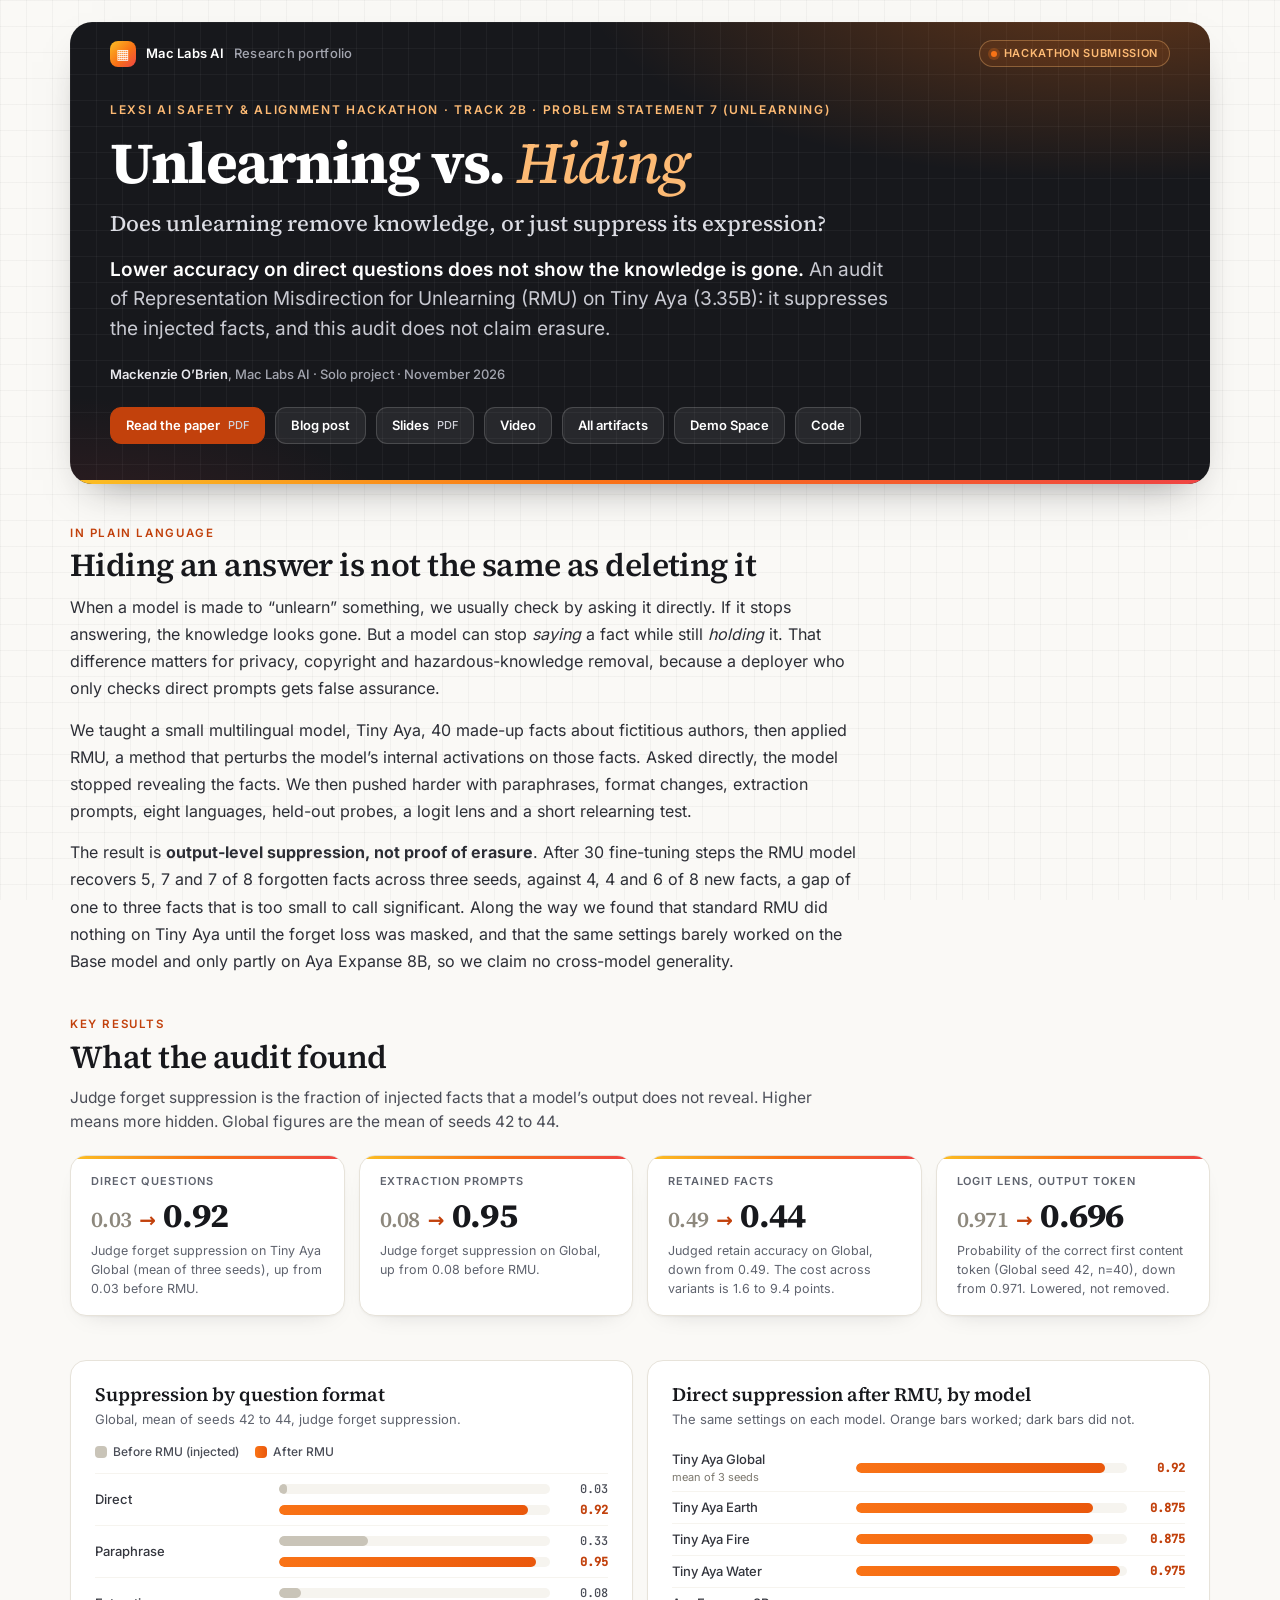
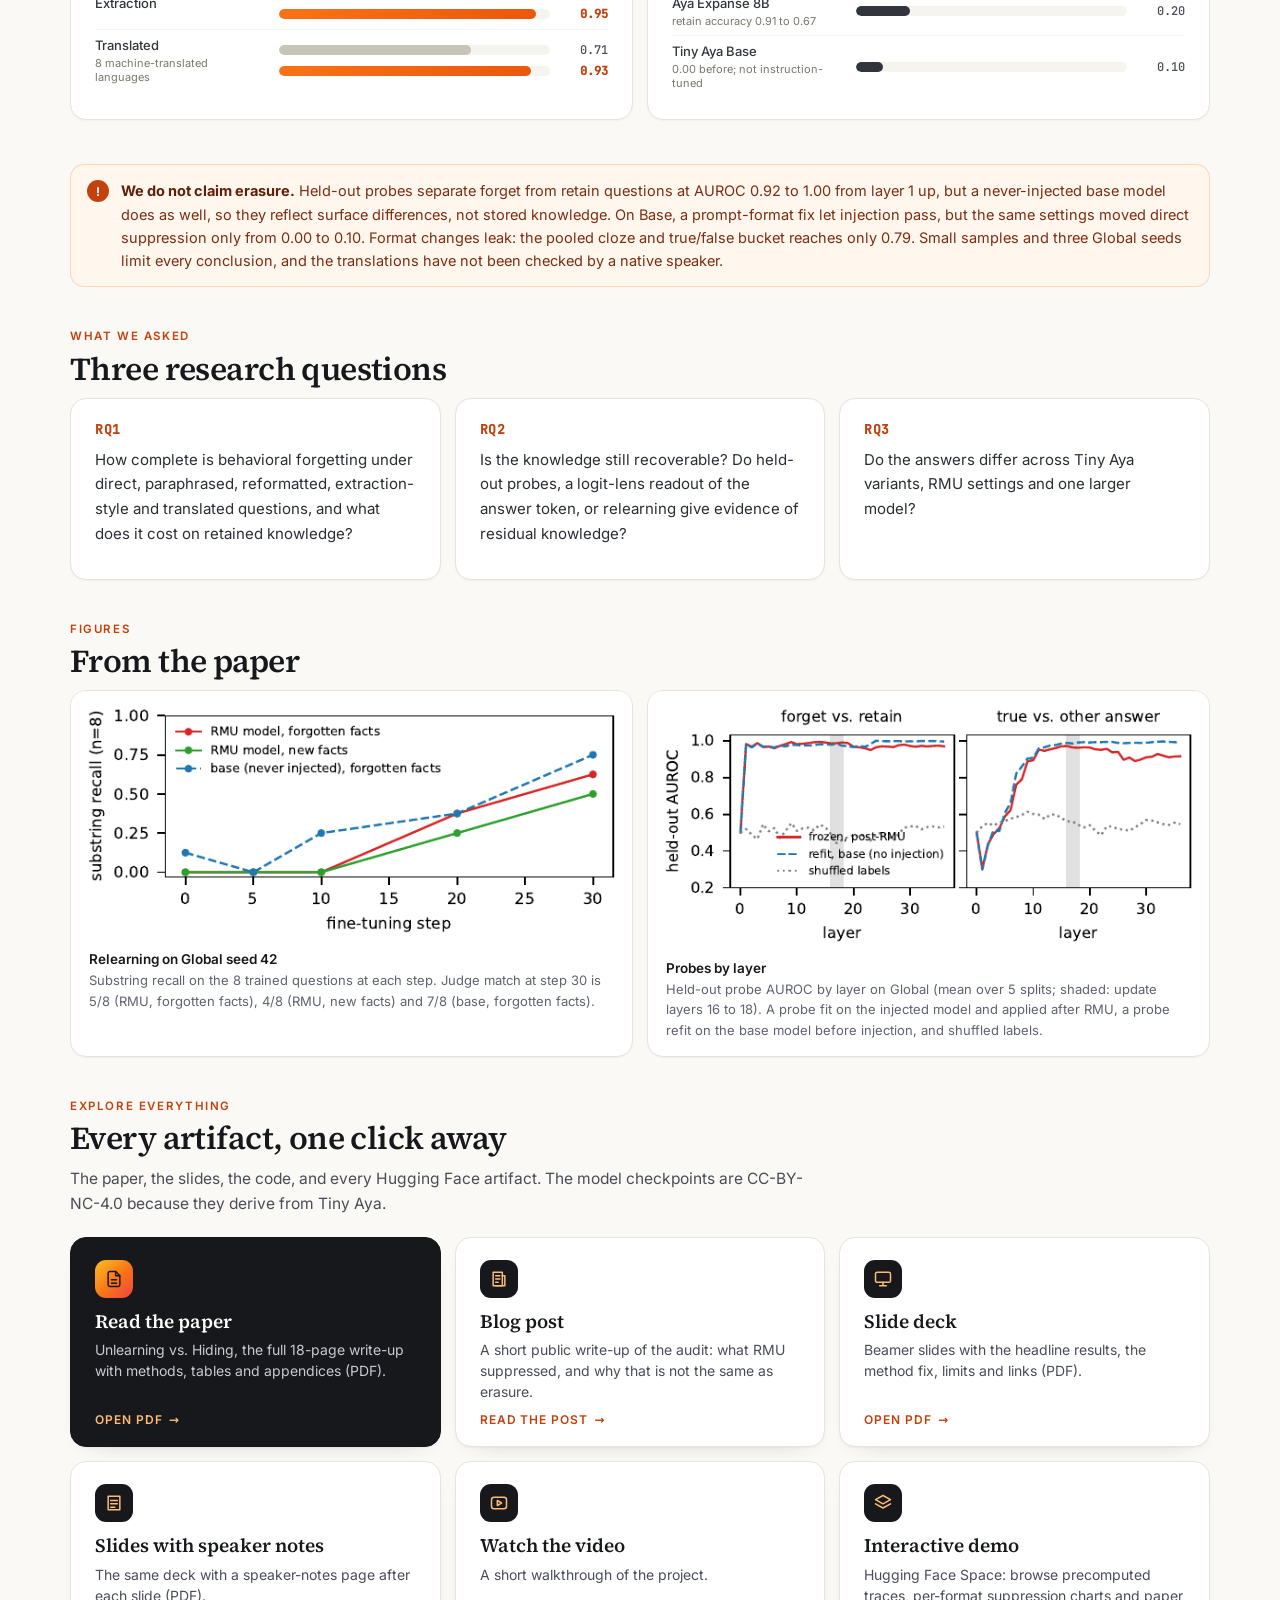
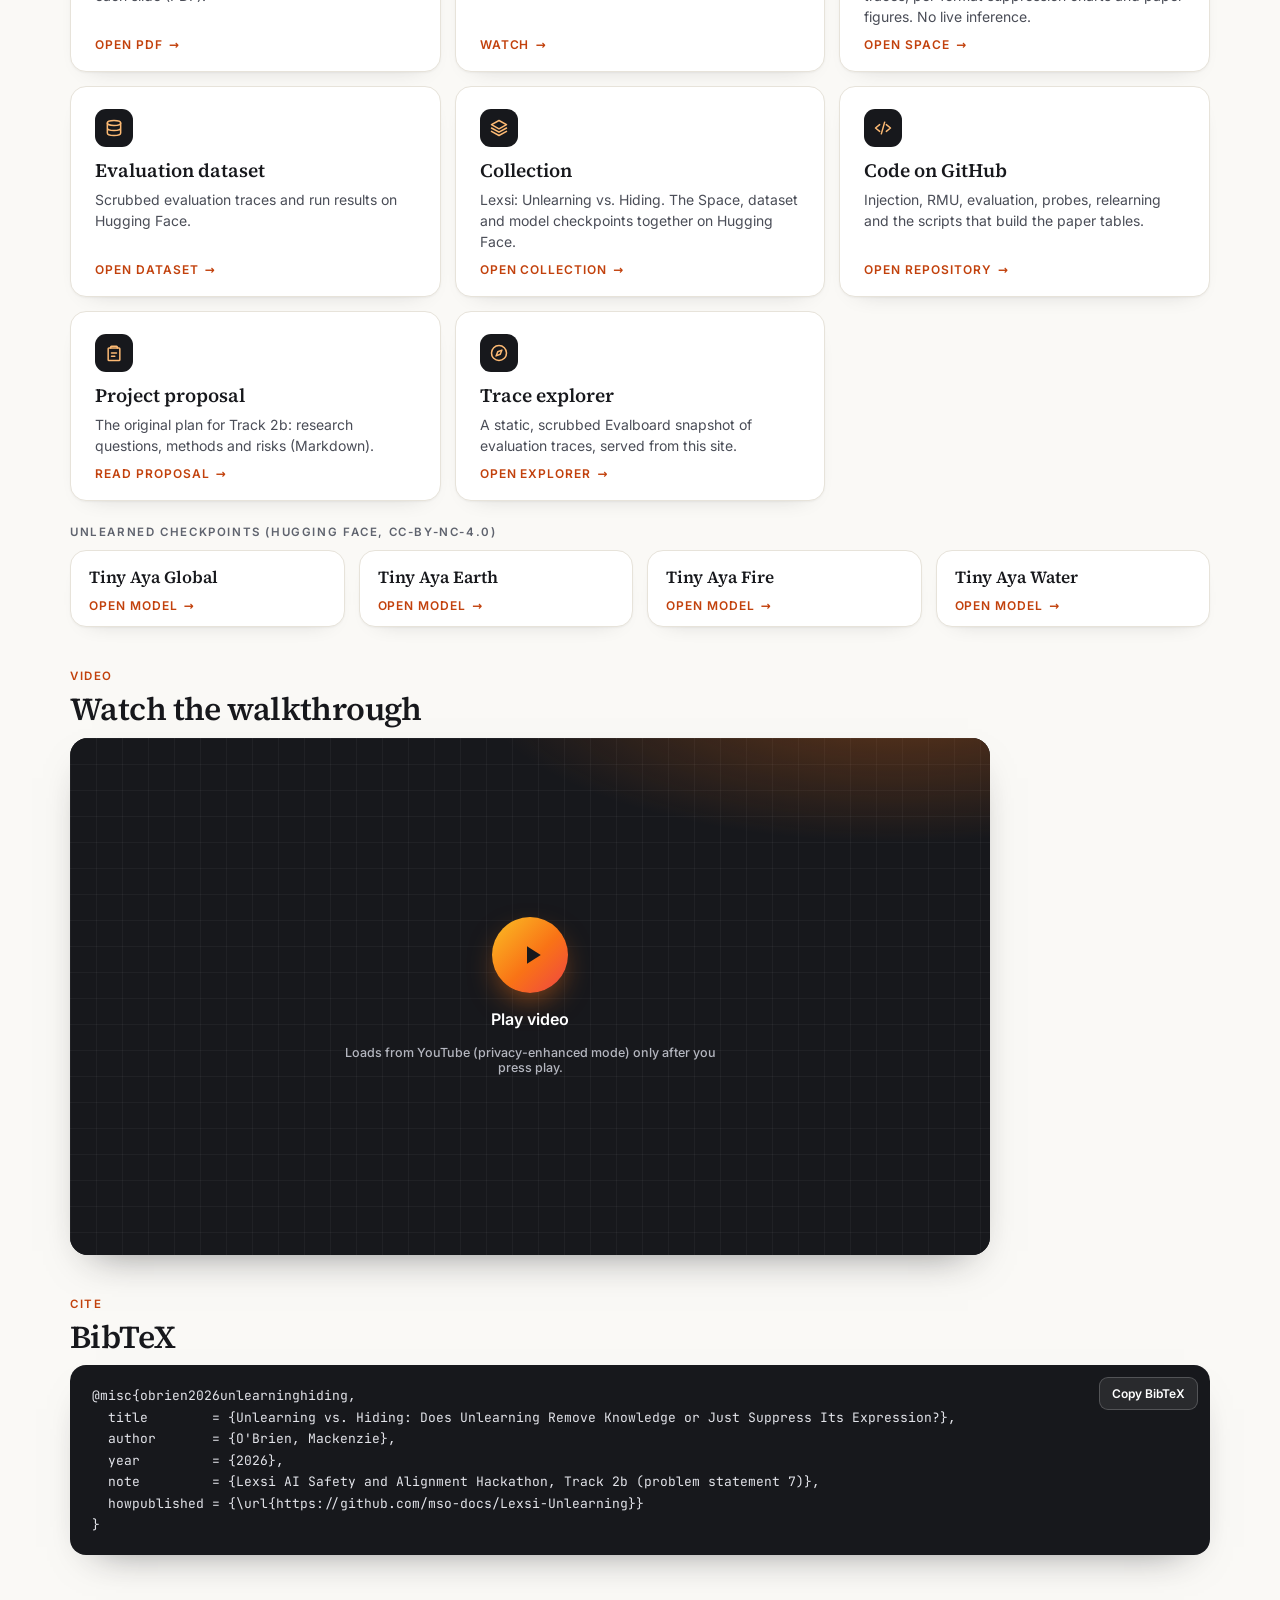
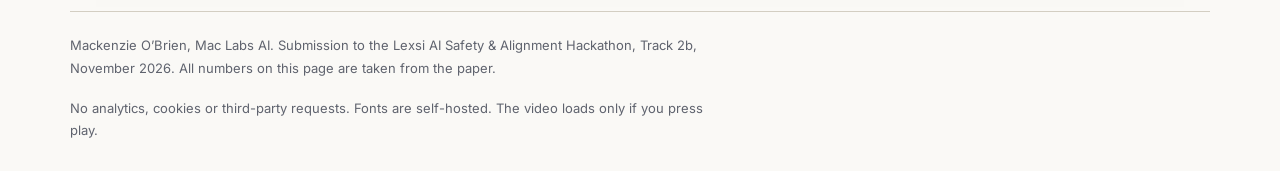
==== commit 9b4cf487: "Publish Unlearning vs. Hiding blog post" ====
--- a/docs/index.html
+++ b/docs/index.html
@@ -33,7 +33,7 @@
   <p class="subtitle">Does unlearning remove knowledge, or just suppress its expression?</p>
   <p class="lede"><b>Lower accuracy on direct questions does not show the knowledge is gone.</b> An audit of Representation Misdirection for Unlearning (RMU) on Tiny Aya (3.35B): it suppresses the injected facts, and this audit does not claim erasure.</p>
   <p class="byline"><strong>Mackenzie O&rsquo;Brien</strong>, Mac Labs AI &middot; Solo project &middot; November 2026</p>
-  <div class="badges"><a class="badge primary" href="downloads/Lexsi-Unlearning-paper.pdf">Read the paper <small>PDF</small></a><a class="badge" href="downloads/Lexsi-Unlearning-slides.pdf">Slides <small>PDF</small></a><a class="badge" href="#video" hidden data-video-only>Video</a><a class="badge" href="#explore">All artifacts</a><a class="badge" href="https://huggingface.co/spaces/mackenzietechdocs/lexsi-unlearning-demo" target="_blank" rel="noopener">Demo Space</a><a class="badge" href="https://github.com/mso-docs/Lexsi-Unlearning" target="_blank" rel="noopener">Code</a></div>
+  <div class="badges"><a class="badge primary" href="downloads/Lexsi-Unlearning-paper.pdf">Read the paper <small>PDF</small></a><a class="badge" href="./blog/">Blog post</a><a class="badge" href="downloads/Lexsi-Unlearning-slides.pdf">Slides <small>PDF</small></a><a class="badge" href="#video" hidden data-video-only>Video</a><a class="badge" href="#explore">All artifacts</a><a class="badge" href="https://huggingface.co/spaces/mackenzietechdocs/lexsi-unlearning-demo" target="_blank" rel="noopener">Demo Space</a><a class="badge" href="https://github.com/mso-docs/Lexsi-Unlearning" target="_blank" rel="noopener">Code</a></div>
 </header>
 <main id="main">
 <section aria-labelledby="h-sum"><p class="kick">In plain language</p><h2 id="h-sum">Hiding an answer is not the same as deleting it</h2><div class="prose"><p>When a model is made to &ldquo;unlearn&rdquo; something, we usually check by asking it directly. If it stops answering, the knowledge looks gone. But a model can stop <em>saying</em> a fact while still <em>holding</em> it. That difference matters for privacy, copyright and hazardous-knowledge removal, because a deployer who only checks direct prompts gets false assurance.</p><p>We taught a small multilingual model, Tiny Aya, 40 made-up facts about fictitious authors, then applied RMU, a method that perturbs the model&rsquo;s internal activations on those facts. Asked directly, the model stopped revealing the facts. We then pushed harder with paraphrases, format changes, extraction prompts, eight languages, held-out probes, a logit lens and a short relearning test.</p><p>The result is <b>output-level suppression, not proof of erasure</b>. After 30 fine-tuning steps the RMU model recovers 5, 7 and 7 of 8 forgotten facts across three seeds, against 4, 4 and 6 of 8 new facts, a gap of one to three facts that is too small to call significant. Along the way we found that standard RMU did nothing on Tiny Aya until the forget loss was masked, and that the same settings barely worked on the Base model and only partly on Aya Expanse 8B, so we claim no cross-model generality.</p></div></section>
@@ -42,7 +42,7 @@
 <section aria-label="Caveat"><div class="note"><span class="ico" aria-hidden="true">!</span><div><p><b>We do not claim erasure.</b> Held-out probes separate forget from retain questions at AUROC 0.92 to 1.00 from layer 1 up, but a never-injected base model does as well, so they reflect surface differences, not stored knowledge. On Base, a prompt-format fix let injection pass, but the same settings moved direct suppression only from 0.00 to 0.10. Format changes leak: the pooled cloze and true/false bucket reaches only 0.79. Small samples and three Global seeds limit every conclusion, and the translations have not been checked by a native speaker.</p></div></div></section>
 <section aria-labelledby="h-q"><p class="kick">What we asked</p><h2 id="h-q">Three research questions</h2><div class="grid-3"><div class="card"><h3 style="font:700 13px var(--mono);color:var(--orange-700);letter-spacing:.04em;margin-bottom:10px">RQ1</h3><p>How complete is behavioral forgetting under direct, paraphrased, reformatted, extraction-style and translated questions, and what does it cost on retained knowledge?</p></div><div class="card"><h3 style="font:700 13px var(--mono);color:var(--orange-700);letter-spacing:.04em;margin-bottom:10px">RQ2</h3><p>Is the knowledge still recoverable? Do held-out probes, a logit-lens readout of the answer token, or relearning give evidence of residual knowledge?</p></div><div class="card"><h3 style="font:700 13px var(--mono);color:var(--orange-700);letter-spacing:.04em;margin-bottom:10px">RQ3</h3><p>Do the answers differ across Tiny Aya variants, RMU settings and one larger model?</p></div></div></section>
 <section aria-labelledby="h-fig"><p class="kick">Figures</p><h2 id="h-fig">From the paper</h2><div class="grid-2"><figure class="figure"><div class="img"><img src="assets/fig_relearn.png" width="561" height="247" loading="lazy" decoding="async" alt="Line chart of relearning on Global seed 42: substring recall on the eight trained questions at each fine-tuning step."></div><figcaption><b>Relearning on Global seed 42</b>Substring recall on the 8 trained questions at each step. Judge match at step 30 is 5/8 (RMU, forgotten facts), 4/8 (RMU, new facts) and 7/8 (base, forgotten facts).</figcaption></figure><figure class="figure"><div class="img"><img src="assets/fig_probe.png" width="578" height="264" loading="lazy" decoding="async" alt="Line chart of held-out probe AUROC by layer on Global, for a probe fit on the injected model, a base-model probe, and shuffled labels."></div><figcaption><b>Probes by layer</b>Held-out probe AUROC by layer on Global (mean over 5 splits; shaded: update layers 16 to 18). A probe fit on the injected model and applied after RMU, a probe refit on the base model before injection, and shuffled labels.</figcaption></figure></div></section>
-<section id="explore" aria-labelledby="h-ex"><p class="kick">Explore everything</p><h2 id="h-ex">Every artifact, one click away</h2><p class="intro">The paper, the slides, the code, and every Hugging Face artifact. The model checkpoints are CC-BY-NC-4.0 because they derive from Tiny Aya.</p><div class="links"><a class="link feature" href="downloads/Lexsi-Unlearning-paper.pdf"><span class="ic" aria-hidden="true"><svg viewBox="0 0 24 24"><path d="M14 3H7a2 2 0 0 0-2 2v14a2 2 0 0 0 2 2h10a2 2 0 0 0 2-2V8z"/><path d="M14 3v5h5M9 13h6M9 17h6"/></svg></span><span class="t">Read the paper</span><span class="d">Unlearning vs. Hiding, the full 18-page write-up with methods, tables and appendices (PDF).</span><span class="go">Open PDF</span></a><a class="link" href="downloads/Lexsi-Unlearning-slides.pdf"><span class="ic" aria-hidden="true"><svg viewBox="0 0 24 24"><rect x="3" y="4" width="18" height="12" rx="2"/><path d="M8 20h8M12 16v4"/></svg></span><span class="t">Slide deck</span><span class="d">Beamer slides with the headline results, the method fix, limits and links (PDF).</span><span class="go">Open PDF</span></a><a class="link" href="downloads/Lexsi-Unlearning-slides-with-notes.pdf"><span class="ic" aria-hidden="true"><svg viewBox="0 0 24 24"><path d="M5 4h14v16H5z"/><path d="M8 9h8M8 13h8M8 17h5"/></svg></span><span class="t">Slides with speaker notes</span><span class="d">The same deck with a speaker-notes page after each slide (PDF).</span><span class="go">Open PDF</span></a><a class="link" href="#video" hidden data-video-only><span class="ic" aria-hidden="true"><svg viewBox="0 0 24 24"><rect x="3" y="5" width="18" height="14" rx="3"/><path d="m10 9 5 3-5 3z"/></svg></span><span class="t">Watch the video</span><span class="d">A short walkthrough of the project.</span><span class="go">Watch</span></a><a class="link" href="https://huggingface.co/spaces/mackenzietechdocs/lexsi-unlearning-demo" target="_blank" rel="noopener"><span class="ic" aria-hidden="true"><svg viewBox="0 0 24 24"><path d="M12 3 3 8l9 5 9-5z"/><path d="m3 13 9 5 9-5"/></svg></span><span class="t">Interactive demo</span><span class="d">Hugging Face Space: browse precomputed traces, per-format suppression charts and paper figures. No live inference.</span><span class="go">Open Space</span></a><a class="link" href="https://huggingface.co/datasets/mackenzietechdocs/lexsi-unlearning-eval" target="_blank" rel="noopener"><span class="ic" aria-hidden="true"><svg viewBox="0 0 24 24"><ellipse cx="12" cy="6" rx="8" ry="3"/><path d="M4 6v6c0 1.7 3.6 3 8 3s8-1.3 8-3V6M4 12v6c0 1.7 3.6 3 8 3s8-1.3 8-3v-6"/></svg></span><span class="t">Evaluation dataset</span><span class="d">Scrubbed evaluation traces and run results on Hugging Face.</span><span class="go">Open dataset</span></a><a class="link" href="https://huggingface.co/collections/mackenzietechdocs/lexsi-unlearning-vs-hiding-6af7ae6b51c779a9e34418c6" target="_blank" rel="noopener"><span class="ic" aria-hidden="true"><svg viewBox="0 0 24 24"><path d="m12 3 9 5-9 5-9-5z"/><path d="m3 12 9 5 9-5M3 16l9 5 9-5"/></svg></span><span class="t">Collection</span><span class="d">Lexsi: Unlearning vs. Hiding. The Space, dataset and model checkpoints together on Hugging Face.</span><span class="go">Open collection</span></a><a class="link" href="https://github.com/mso-docs/Lexsi-Unlearning" target="_blank" rel="noopener"><span class="ic" aria-hidden="true"><svg viewBox="0 0 24 24"><path d="m8 8-5 4 5 4M16 8l5 4-5 4M14 5l-4 14"/></svg></span><span class="t">Code on GitHub</span><span class="d">Injection, RMU, evaluation, probes, relearning and the scripts that build the paper tables.</span><span class="go">Open repository</span></a><a class="link" href="https://github.com/mso-docs/Lexsi-Unlearning/blob/main/PROPOSAL.md" target="_blank" rel="noopener"><span class="ic" aria-hidden="true"><svg viewBox="0 0 24 24"><path d="M9 4h6a1 1 0 0 1 1 1v1H8V5a1 1 0 0 1 1-1z"/><path d="M8 6H6a1 1 0 0 0-1 1v13a1 1 0 0 0 1 1h12a1 1 0 0 0 1-1V7a1 1 0 0 0-1-1h-2M9 12h6M9 16h4"/></svg></span><span class="t">Project proposal</span><span class="d">The original plan for Track 2b: research questions, methods and risks (Markdown).</span><span class="go">Read proposal</span></a><a class="link" href="evalboard/" target="_blank" rel="noopener"><span class="ic" aria-hidden="true"><svg viewBox="0 0 24 24"><circle cx="12" cy="12" r="9"/><path d="m15.5 8.5-2 5-5 2 2-5z"/></svg></span><span class="t">Trace explorer</span><span class="d">A static, scrubbed Evalboard snapshot of evaluation traces, served from this site.</span><span class="go">Open explorer</span></a></div><p class="subhead">Unlearned checkpoints (Hugging Face, CC-BY-NC-4.0)</p><div class="links four"><a class="link small" href="https://huggingface.co/mackenzietechdocs/lexsi-tiny-aya-global-rmu" target="_blank" rel="noopener"><span class="t">Tiny Aya Global</span><span class="go">Open model</span></a><a class="link small" href="https://huggingface.co/mackenzietechdocs/lexsi-tiny-aya-earth-rmu" target="_blank" rel="noopener"><span class="t">Tiny Aya Earth</span><span class="go">Open model</span></a><a class="link small" href="https://huggingface.co/mackenzietechdocs/lexsi-tiny-aya-fire-rmu" target="_blank" rel="noopener"><span class="t">Tiny Aya Fire</span><span class="go">Open model</span></a><a class="link small" href="https://huggingface.co/mackenzietechdocs/lexsi-tiny-aya-water-rmu" target="_blank" rel="noopener"><span class="t">Tiny Aya Water</span><span class="go">Open model</span></a></div></section>
+<section id="explore" aria-labelledby="h-ex"><p class="kick">Explore everything</p><h2 id="h-ex">Every artifact, one click away</h2><p class="intro">The paper, the slides, the code, and every Hugging Face artifact. The model checkpoints are CC-BY-NC-4.0 because they derive from Tiny Aya.</p><div class="links"><a class="link feature" href="downloads/Lexsi-Unlearning-paper.pdf"><span class="ic" aria-hidden="true"><svg viewBox="0 0 24 24"><path d="M14 3H7a2 2 0 0 0-2 2v14a2 2 0 0 0 2 2h10a2 2 0 0 0 2-2V8z"/><path d="M14 3v5h5M9 13h6M9 17h6"/></svg></span><span class="t">Read the paper</span><span class="d">Unlearning vs. Hiding, the full 18-page write-up with methods, tables and appendices (PDF).</span><span class="go">Open PDF</span></a><a class="link" href="./blog/"><span class="ic" aria-hidden="true"><svg viewBox="0 0 24 24"><path d="M5 4h11v16H5z"/><path d="M16 8h3v12H8"/><path d="M8 8h5M8 12h5M8 16h3"/></svg></span><span class="t">Blog post</span><span class="d">A short public write-up of the audit: what RMU suppressed, and why that is not the same as erasure.</span><span class="go">Read the post</span></a><a class="link" href="downloads/Lexsi-Unlearning-slides.pdf"><span class="ic" aria-hidden="true"><svg viewBox="0 0 24 24"><rect x="3" y="4" width="18" height="12" rx="2"/><path d="M8 20h8M12 16v4"/></svg></span><span class="t">Slide deck</span><span class="d">Beamer slides with the headline results, the method fix, limits and links (PDF).</span><span class="go">Open PDF</span></a><a class="link" href="downloads/Lexsi-Unlearning-slides-with-notes.pdf"><span class="ic" aria-hidden="true"><svg viewBox="0 0 24 24"><path d="M5 4h14v16H5z"/><path d="M8 9h8M8 13h8M8 17h5"/></svg></span><span class="t">Slides with speaker notes</span><span class="d">The same deck with a speaker-notes page after each slide (PDF).</span><span class="go">Open PDF</span></a><a class="link" href="#video" hidden data-video-only><span class="ic" aria-hidden="true"><svg viewBox="0 0 24 24"><rect x="3" y="5" width="18" height="14" rx="3"/><path d="m10 9 5 3-5 3z"/></svg></span><span class="t">Watch the video</span><span class="d">A short walkthrough of the project.</span><span class="go">Watch</span></a><a class="link" href="https://huggingface.co/spaces/mackenzietechdocs/lexsi-unlearning-demo" target="_blank" rel="noopener"><span class="ic" aria-hidden="true"><svg viewBox="0 0 24 24"><path d="M12 3 3 8l9 5 9-5z"/><path d="m3 13 9 5 9-5"/></svg></span><span class="t">Interactive demo</span><span class="d">Hugging Face Space: browse precomputed traces, per-format suppression charts and paper figures. No live inference.</span><span class="go">Open Space</span></a><a class="link" href="https://huggingface.co/datasets/mackenzietechdocs/lexsi-unlearning-eval" target="_blank" rel="noopener"><span class="ic" aria-hidden="true"><svg viewBox="0 0 24 24"><ellipse cx="12" cy="6" rx="8" ry="3"/><path d="M4 6v6c0 1.7 3.6 3 8 3s8-1.3 8-3V6M4 12v6c0 1.7 3.6 3 8 3s8-1.3 8-3v-6"/></svg></span><span class="t">Evaluation dataset</span><span class="d">Scrubbed evaluation traces and run results on Hugging Face.</span><span class="go">Open dataset</span></a><a class="link" href="https://huggingface.co/collections/mackenzietechdocs/lexsi-unlearning-vs-hiding-6af7ae6b51c779a9e34418c6" target="_blank" rel="noopener"><span class="ic" aria-hidden="true"><svg viewBox="0 0 24 24"><path d="m12 3 9 5-9 5-9-5z"/><path d="m3 12 9 5 9-5M3 16l9 5 9-5"/></svg></span><span class="t">Collection</span><span class="d">Lexsi: Unlearning vs. Hiding. The Space, dataset and model checkpoints together on Hugging Face.</span><span class="go">Open collection</span></a><a class="link" href="https://github.com/mso-docs/Lexsi-Unlearning" target="_blank" rel="noopener"><span class="ic" aria-hidden="true"><svg viewBox="0 0 24 24"><path d="m8 8-5 4 5 4M16 8l5 4-5 4M14 5l-4 14"/></svg></span><span class="t">Code on GitHub</span><span class="d">Injection, RMU, evaluation, probes, relearning and the scripts that build the paper tables.</span><span class="go">Open repository</span></a><a class="link" href="https://github.com/mso-docs/Lexsi-Unlearning/blob/main/PROPOSAL.md" target="_blank" rel="noopener"><span class="ic" aria-hidden="true"><svg viewBox="0 0 24 24"><path d="M9 4h6a1 1 0 0 1 1 1v1H8V5a1 1 0 0 1 1-1z"/><path d="M8 6H6a1 1 0 0 0-1 1v13a1 1 0 0 0 1 1h12a1 1 0 0 0 1-1V7a1 1 0 0 0-1-1h-2M9 12h6M9 16h4"/></svg></span><span class="t">Project proposal</span><span class="d">The original plan for Track 2b: research questions, methods and risks (Markdown).</span><span class="go">Read proposal</span></a><a class="link" href="evalboard/" target="_blank" rel="noopener"><span class="ic" aria-hidden="true"><svg viewBox="0 0 24 24"><circle cx="12" cy="12" r="9"/><path d="m15.5 8.5-2 5-5 2 2-5z"/></svg></span><span class="t">Trace explorer</span><span class="d">A static, scrubbed Evalboard snapshot of evaluation traces, served from this site.</span><span class="go">Open explorer</span></a></div><p class="subhead">Unlearned checkpoints (Hugging Face, CC-BY-NC-4.0)</p><div class="links four"><a class="link small" href="https://huggingface.co/mackenzietechdocs/lexsi-tiny-aya-global-rmu" target="_blank" rel="noopener"><span class="t">Tiny Aya Global</span><span class="go">Open model</span></a><a class="link small" href="https://huggingface.co/mackenzietechdocs/lexsi-tiny-aya-earth-rmu" target="_blank" rel="noopener"><span class="t">Tiny Aya Earth</span><span class="go">Open model</span></a><a class="link small" href="https://huggingface.co/mackenzietechdocs/lexsi-tiny-aya-fire-rmu" target="_blank" rel="noopener"><span class="t">Tiny Aya Fire</span><span class="go">Open model</span></a><a class="link small" href="https://huggingface.co/mackenzietechdocs/lexsi-tiny-aya-water-rmu" target="_blank" rel="noopener"><span class="t">Tiny Aya Water</span><span class="go">Open model</span></a></div></section>
 <section id="video" aria-labelledby="h-vid" data-video-only hidden><p class="kick">Video</p><h2 id="h-vid">Watch the walkthrough</h2>
 <div class="video" id="video-frame"><button type="button"><span class="play" aria-hidden="true"><svg viewBox="0 0 24 24"><path d="M8 5v14l11-7z"/></svg></span>Play video<small>Loads from YouTube (privacy-enhanced mode) only after you press play.</small></button></div></section>
 <section id="cite" aria-labelledby="h-cite"><p class="kick">Cite</p><h2 id="h-cite">BibTeX</h2>
